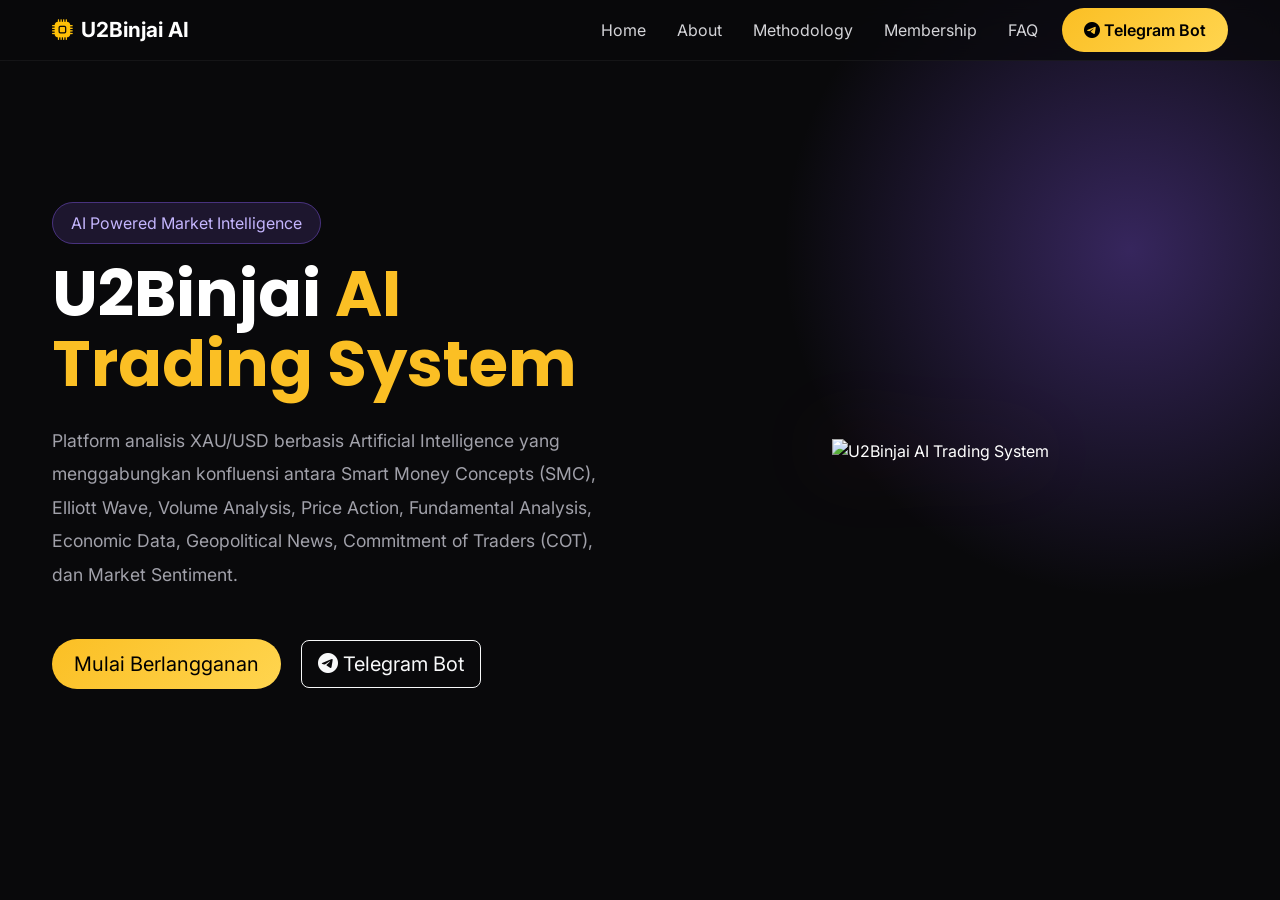
==== index.html @ 2a93bc73 "Sprint 1 - Project foundation completed" ====
<!DOCTYPE html>
<html lang="id">

<head>

    <meta charset="UTF-8">
    <meta name="viewport" content="width=device-width, initial-scale=1.0">

    <title>U2Binjai AI Trading System</title>

    <meta name="description"
        content="Platform AI Trading XAU/USD berbasis konfluensi Smart Money Concepts, Elliott Wave, Volume, Price Action, Fundamental Analysis, Economic Data, Geopolitical News, dan Commitment of Traders.">

    <meta name="keywords"
        content="AI Trading, Gold Trading, XAUUSD, Smart Money Concept, Elliott Wave, Price Action">

    <meta name="author" content="U2Binjai AI Trading System">

    <!-- Google Fonts -->

    <link rel="preconnect" href="https://fonts.googleapis.com">

    <link rel="preconnect" href="https://fonts.gstatic.com" crossorigin>

    <link href="https://fonts.googleapis.com/css2?family=Inter:wght@300;400;500;600&family=Poppins:wght@400;500;600;700;800&display=swap"
        rel="stylesheet">

    <!-- Bootstrap -->

    <link href="https://cdn.jsdelivr.net/npm/bootstrap@5.3.7/dist/css/bootstrap.min.css"
        rel="stylesheet">

    <!-- Bootstrap Icons -->

    <link href="https://cdn.jsdelivr.net/npm/bootstrap-icons@1.13.1/font/bootstrap-icons.css"
        rel="stylesheet">

    <!-- CSS -->

    <link rel="stylesheet" href="css/style.css">

</head>

<body>





<!-- Navbar -->
<nav class="navbar navbar-expand-lg navbar-dark fixed-top custom-navbar">

    <div class="container">

        <a class="navbar-brand fw-bold d-flex align-items-center" href="#">

            <i class="bi bi-cpu-fill me-2 text-warning"></i>

            U2Binjai AI

        </a>

        <button class="navbar-toggler"
            type="button"
            data-bs-toggle="collapse"
            data-bs-target="#navbarNav">

            <span class="navbar-toggler-icon"></span>

        </button>

        <div class="collapse navbar-collapse" id="navbarNav">

            <ul class="navbar-nav ms-auto align-items-lg-center">

                <li class="nav-item">

                    <a class="nav-link" href="#">Home</a>

                </li>

                <li class="nav-item">

                    <a class="nav-link" href="#">About</a>

                </li>

                <li class="nav-item">

                    <a class="nav-link" href="#">Methodology</a>

                </li>

                <li class="nav-item">

                    <a class="nav-link" href="#">Membership</a>

                </li>

                <li class="nav-item">

                    <a class="nav-link" href="#">FAQ</a>

                </li>

                <li class="nav-item ms-lg-3">

                    <a href="https://t.me/u2binjai_membership_bot"
                        target="_blank"
                        class="btn btn-warning fw-semibold">

                        <i class="bi bi-telegram"></i>

                        Telegram Bot

                    </a>

                </li>

            </ul>

        </div>

    </div>

</nav>





<!-- Hero -->
<section id="home" class="hero">

    <div class="container">

        <div class="row align-items-center">

            <!-- Kiri -->

            <div class="col-lg-6">

                <span class="hero-badge">

                    AI Powered Market Intelligence

                </span>

                <h1 class="hero-title mt-4">

                    U2Binjai

                    <span>AI Trading System</span>

                </h1>

                <p class="hero-description mt-4">

                    Platform analisis XAU/USD berbasis Artificial Intelligence
                    yang menggabungkan konfluensi antara
                    Smart Money Concepts (SMC),
                    Elliott Wave,
                    Volume Analysis,
                    Price Action,
                    Fundamental Analysis,
                    Economic Data,
                    Geopolitical News,
                    Commitment of Traders (COT),
                    dan Market Sentiment.

                </p>

                <div class="hero-buttons mt-5">

                    <a href="#membership" class="btn btn-warning btn-lg me-3">

                        Mulai Berlangganan

                    </a>

                    <a href="https://t.me/u2binjai_membership_bot"
                       target="_blank"
                       class="btn btn-outline-light btn-lg">

                        <i class="bi bi-telegram"></i>

                        Telegram Bot

                    </a>

                </div>

            </div>

            <!-- Kanan -->

            <div class="col-lg-6 text-center mt-5 mt-lg-0">

                <div class="hero-logo">

                    <img
                        src="assets/logo/logo.png"
                        alt="U2Binjai AI Trading System"
                        class="img-fluid">

                </div>

            </div>

        </div>

    </div>

</section>





<!-- Statistics -->






<!-- Footer -->







<script src="https://cdn.jsdelivr.net/npm/bootstrap@5.3.7/dist/js/bootstrap.bundle.min.js"></script>

<script src="js/script.js"></script>

</body>

</html>
---- css/style.css ----
/* =====================================================
   U2Binjai AI Trading System
   Version : 1.0
===================================================== */

:root{

    --primary:#8B5CF6;
    --secondary:#EC4899;
    --gold:#FBBF24;

    --dark:#09090B;
    --card:#18181B;

    --text:#FFFFFF;
    --text2:#A1A1AA;

}

*{

    margin:0;
    padding:0;
    box-sizing:border-box;

}

html{

    scroll-behavior:smooth;

}

body{

    background:var(--dark);

    color:var(--text);

    font-family:'Inter',sans-serif;

    overflow-x:hidden;

}

h1,h2,h3,h4,h5,h6{

    font-family:'Poppins',sans-serif;

    font-weight:700;

}

a{

    text-decoration:none;

}

section{

    padding:100px 0;

}

.container{

    max-width:1200px;

}

/* ===============================
   Navbar
================================ */

.custom-navbar{

    background:rgba(9,9,11,.75);

    backdrop-filter:blur(14px);

    transition:.3s;

    border-bottom:1px solid rgba(255,255,255,.05);

}

.navbar-brand{

    color:white !important;

    font-size:1.3rem;

}

.nav-link{

    color:#d4d4d8 !important;

    margin-left:15px;

    transition:.3s;

}

.nav-link:hover{

    color:white !important;

}

.btn-warning{

    background:linear-gradient(135deg,var(--gold),#FFD54F);

    border:none;

    color:#000;

    border-radius:50px;

    padding:10px 22px;

    transition:.3s;

}

.btn-warning:hover{

    transform:translateY(-2px);

}

/* =======================================
Hero
======================================= */

.hero{

    min-height:100vh;

    display:flex;

    align-items:center;

    position:relative;

    overflow:hidden;

}

.hero::before{

    content:"";

    position:absolute;

    width:700px;

    height:700px;

    background:radial-gradient(circle,
    rgba(139,92,246,.35),
    transparent 70%);

    right:-200px;

    top:-100px;

}

.hero-badge{

    background:rgba(139,92,246,.15);

    color:#c4b5fd;

    padding:10px 18px;

    border-radius:50px;

    border:1px solid rgba(139,92,246,.4);

}

.hero-title{

    font-size:4rem;

    line-height:1.1;

}

.hero-title span{

    color:var(--gold);

}

.hero-description{

    color:var(--text2);

    font-size:1.1rem;

    line-height:1.9;

}

.hero-logo img{

    width:380px;

    filter:drop-shadow(0 0 40px rgba(236,72,153,.45));

}
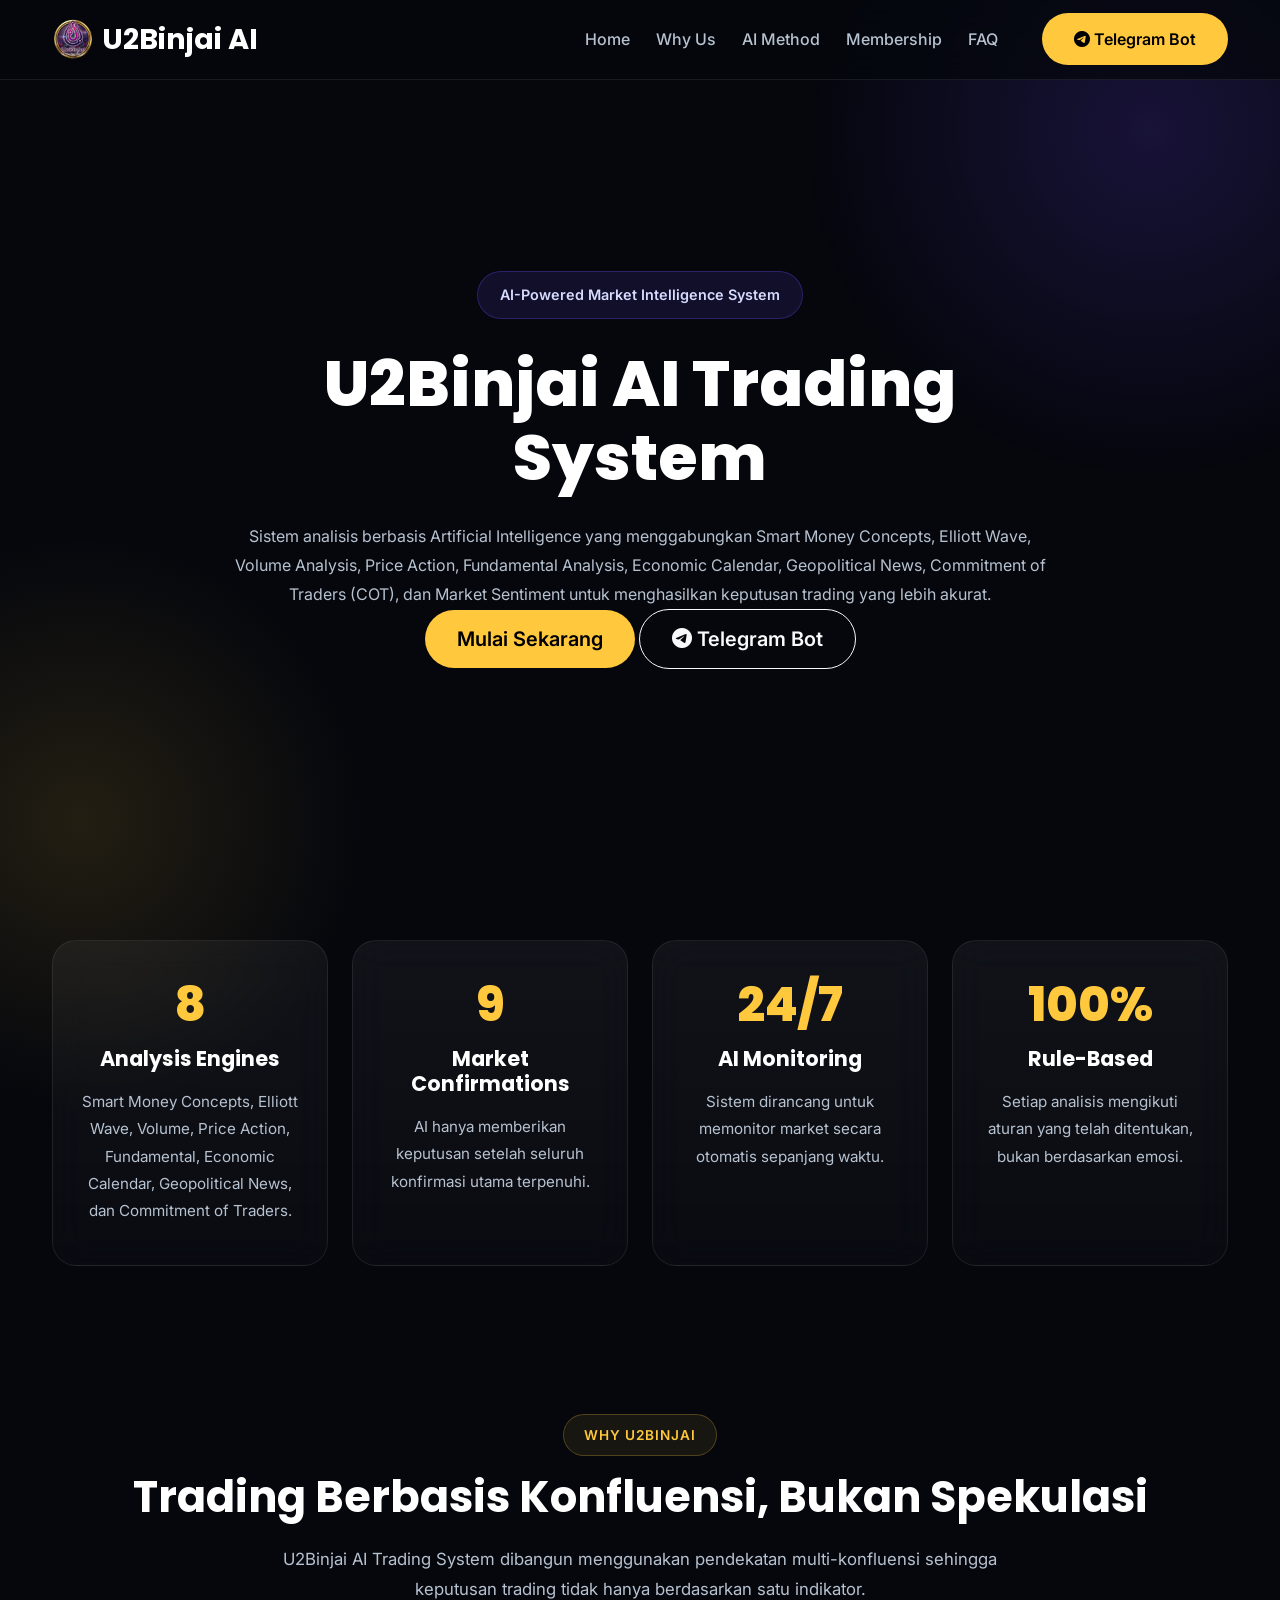
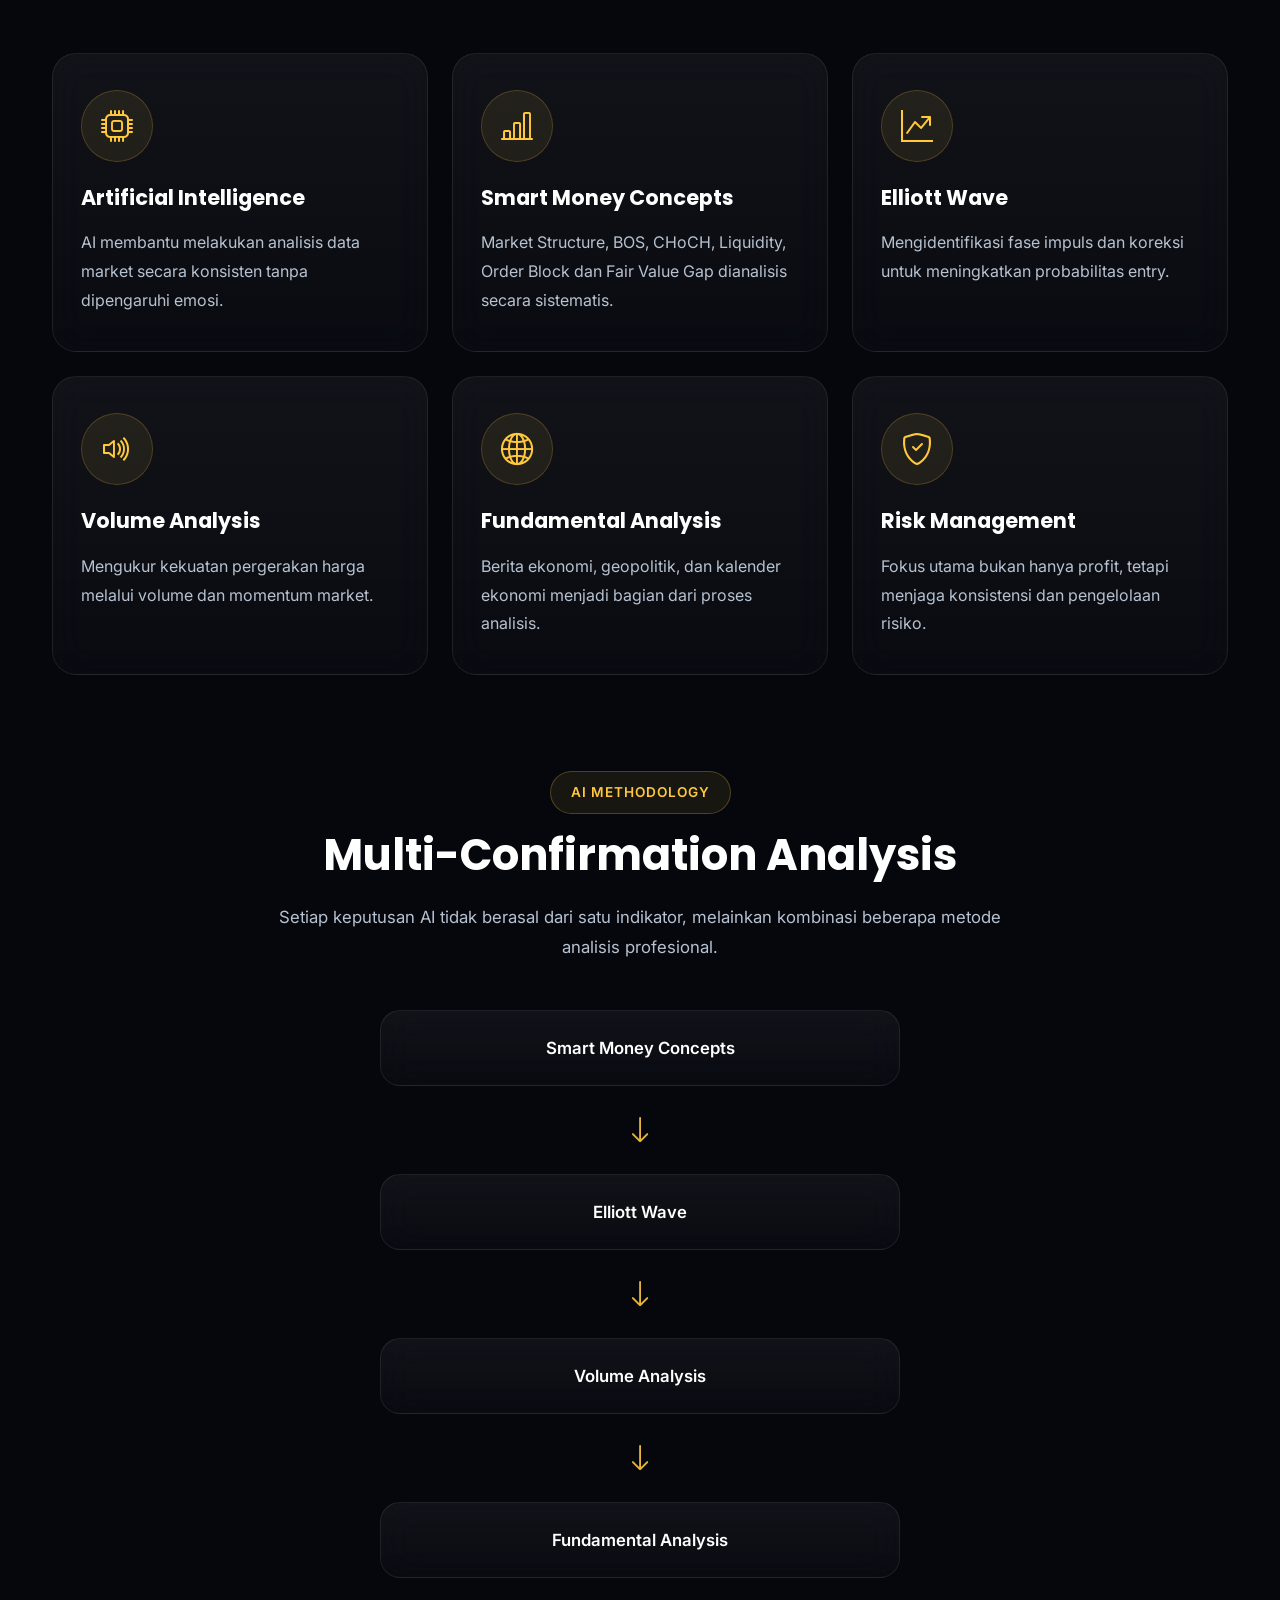
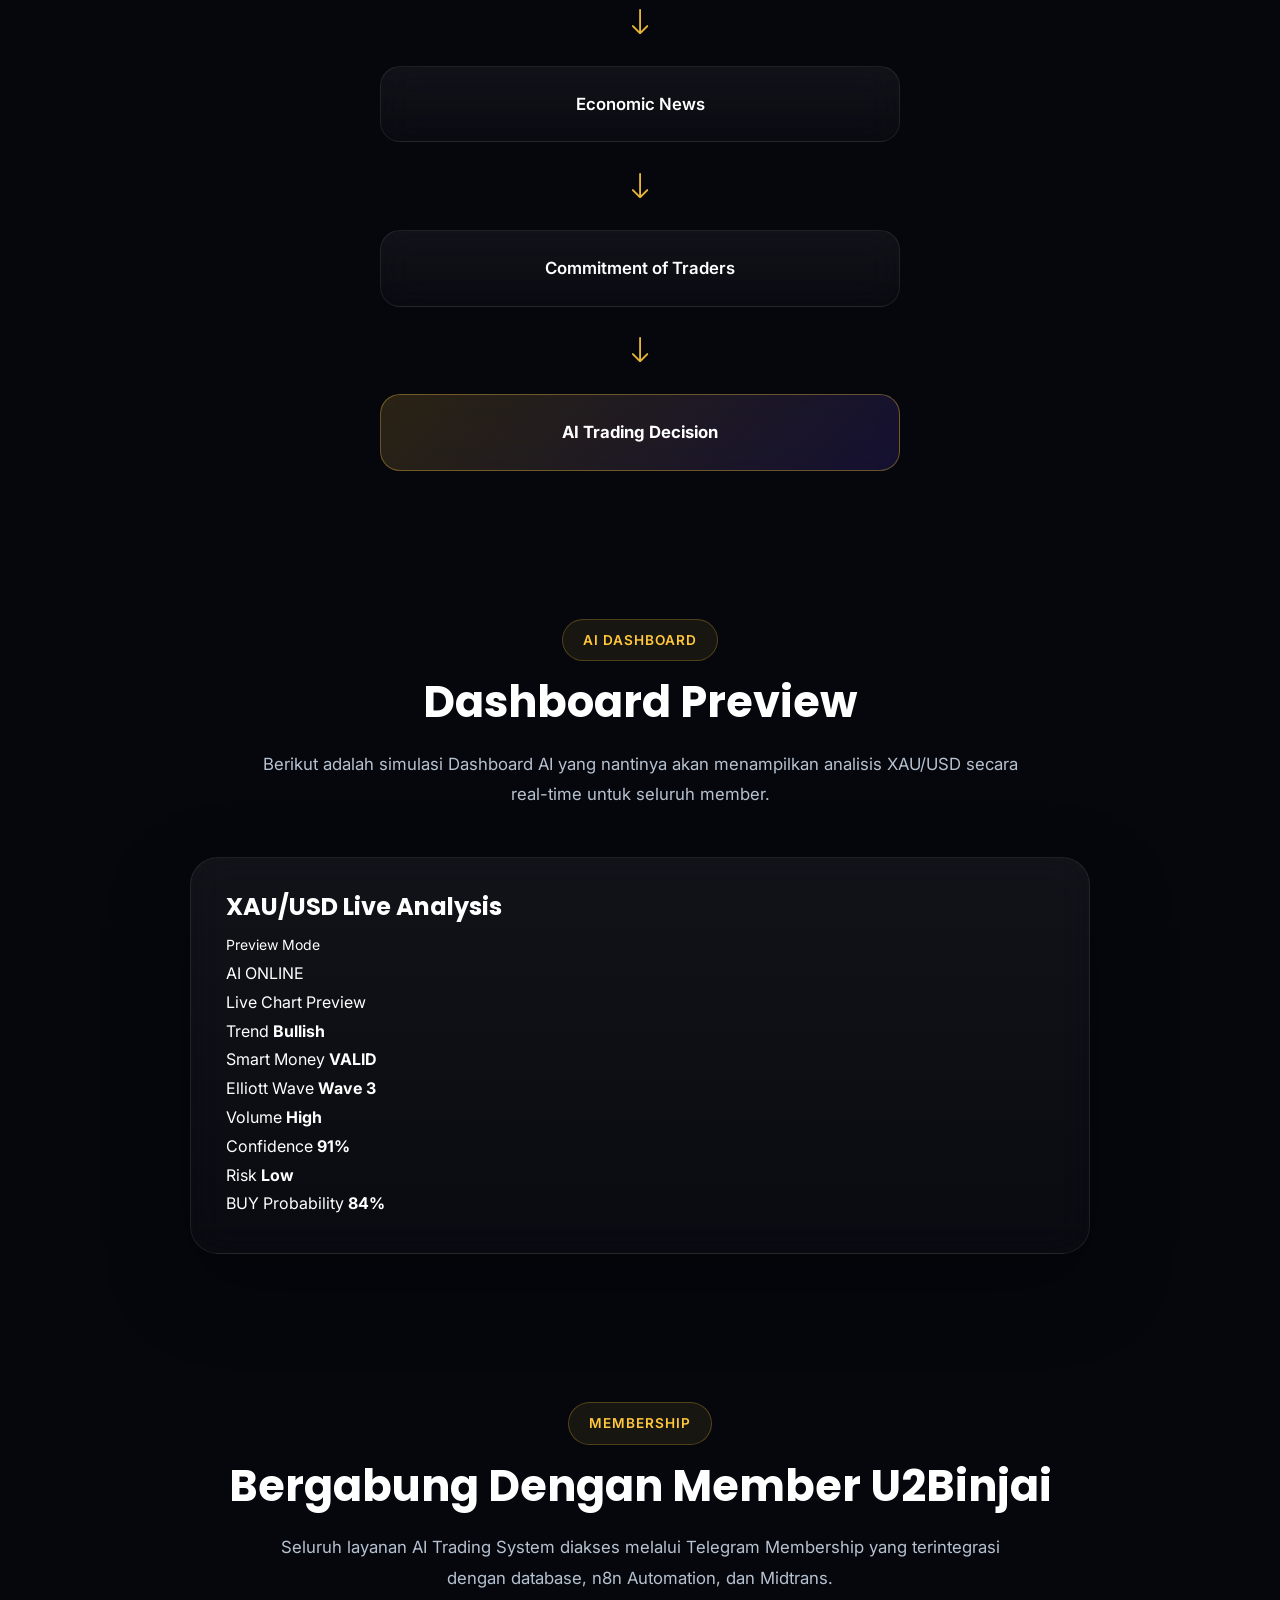
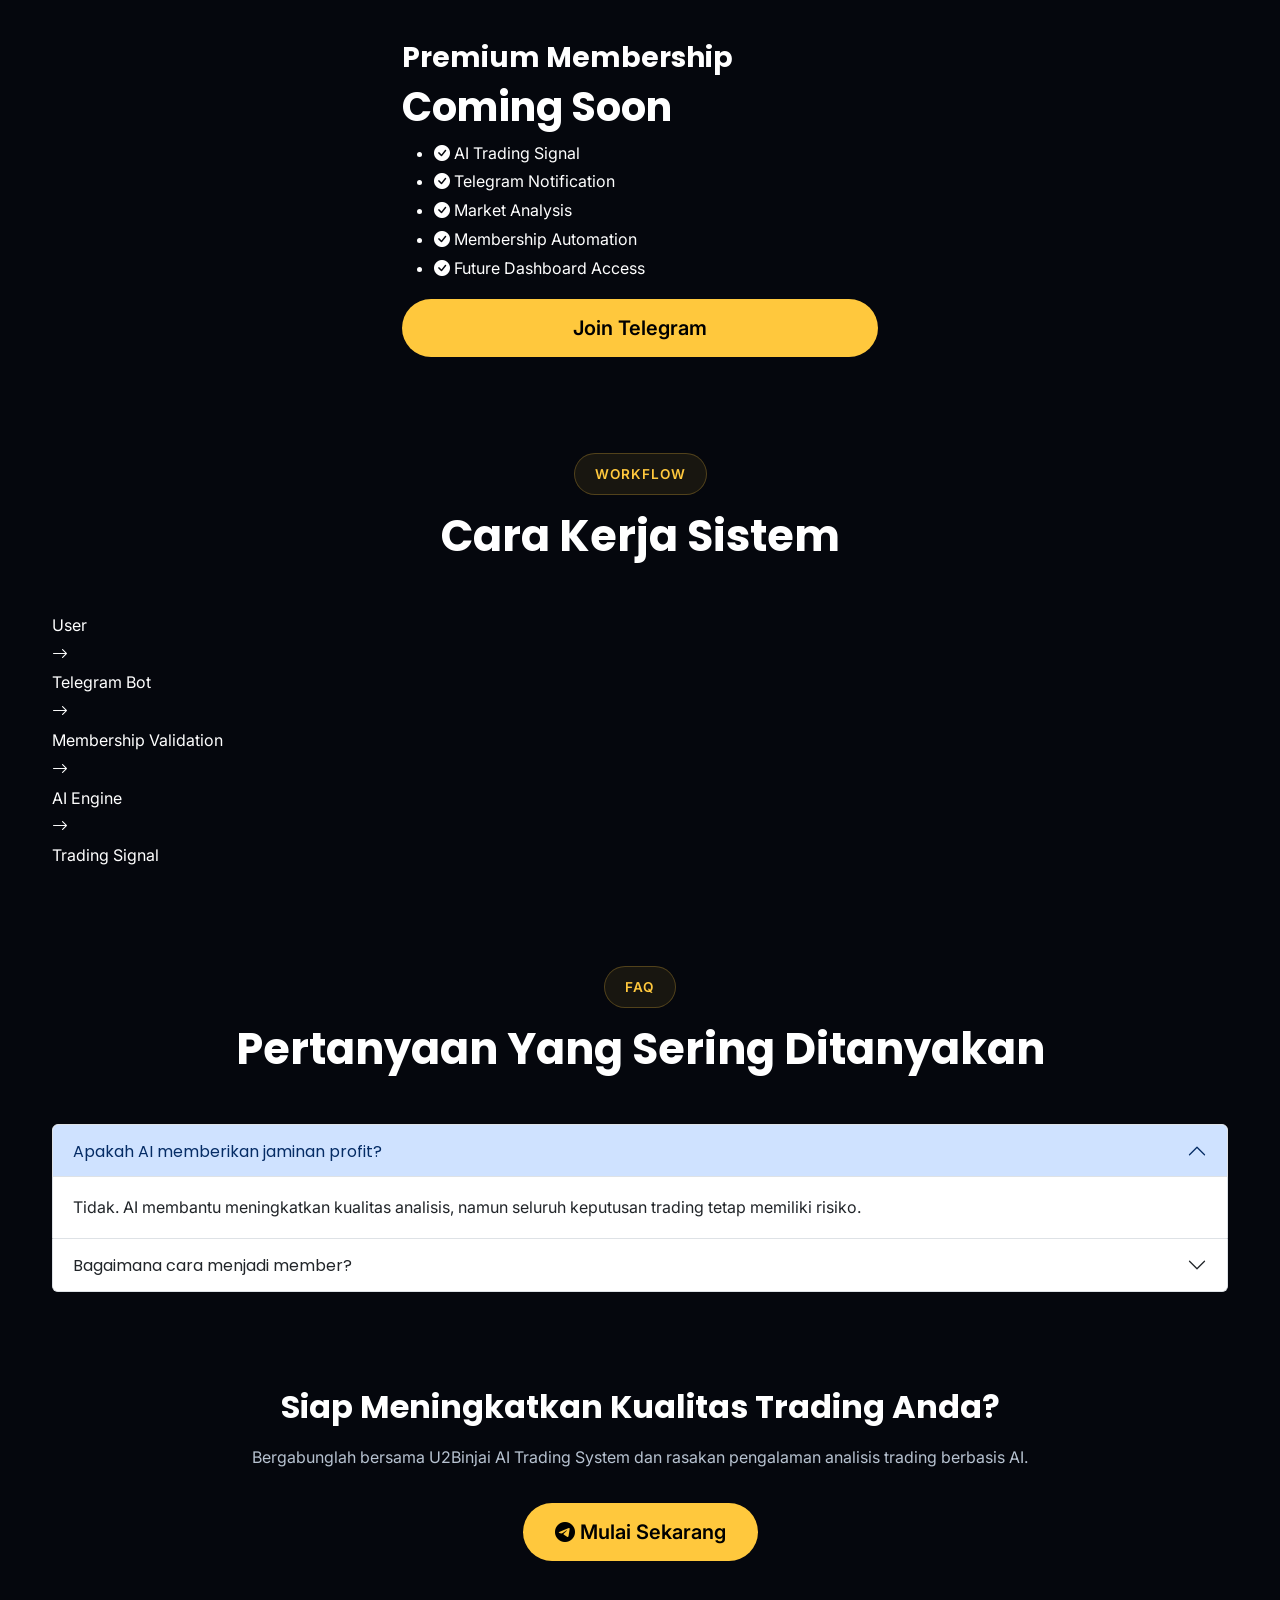
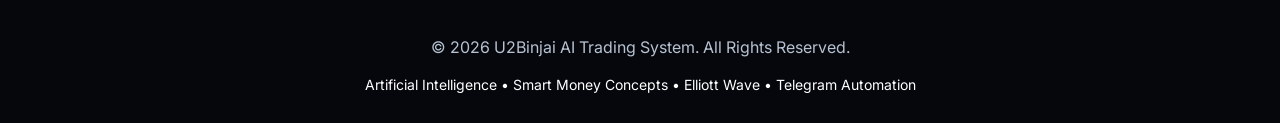
==== commit f146ffcc: "feat: complete Sprint 2 professional landing page architecture" ====
--- a/index.html
+++ b/index.html
@@ -9,64 +9,51 @@
     <title>U2Binjai AI Trading System</title>
 
     <meta name="description"
-        content="Platform AI Trading XAU/USD berbasis konfluensi Smart Money Concepts, Elliott Wave, Volume, Price Action, Fundamental Analysis, Economic Data, Geopolitical News, dan Commitment of Traders.">
+        content="AI Trading System berbasis Smart Money Concepts, Elliott Wave, Volume, Fundamental, dan Market Intelligence.">
 
     <meta name="keywords"
-        content="AI Trading, Gold Trading, XAUUSD, Smart Money Concept, Elliott Wave, Price Action">
+        content="AI Trading, Gold Analysis, Smart Money Concept, Trading System">
 
     <meta name="author" content="U2Binjai AI Trading System">
 
     <!-- Google Fonts -->
-
     <link rel="preconnect" href="https://fonts.googleapis.com">
-
     <link rel="preconnect" href="https://fonts.gstatic.com" crossorigin>
 
-    <link href="https://fonts.googleapis.com/css2?family=Inter:wght@300;400;500;600&family=Poppins:wght@400;500;600;700;800&display=swap"
+    <link href="https://fonts.googleapis.com/css2?family=Inter:wght@300;400;500;600;700&family=Poppins:wght@400;500;600;700;800&display=swap"
         rel="stylesheet">
 
-    <!-- Bootstrap -->
-
-    <link href="https://cdn.jsdelivr.net/npm/bootstrap@5.3.7/dist/css/bootstrap.min.css"
-        rel="stylesheet">
+    <!-- Bootstrap CSS -->
+    <link href="https://cdn.jsdelivr.net/npm/bootstrap@5.3.7/dist/css/bootstrap.min.css" rel="stylesheet">
 
     <!-- Bootstrap Icons -->
-
-    <link href="https://cdn.jsdelivr.net/npm/bootstrap-icons@1.13.1/font/bootstrap-icons.css"
-        rel="stylesheet">
-
-    <!-- CSS -->
-
+    <link href="https://cdn.jsdelivr.net/npm/bootstrap-icons@1.13.1/font/bootstrap-icons.css" rel="stylesheet">
+
+    <!-- Custom CSS -->
     <link rel="stylesheet" href="css/style.css">
 
 </head>
 
 <body>
 
-
-
-
-
-<!-- Navbar -->
+<!-- =========================
+     HEADER / NAVBAR
+========================= -->
 <nav class="navbar navbar-expand-lg navbar-dark fixed-top custom-navbar">
-
     <div class="container">
 
-        <a class="navbar-brand fw-bold d-flex align-items-center" href="#">
-
-            <i class="bi bi-cpu-fill me-2 text-warning"></i>
-
-            U2Binjai AI
-
+        <a class="navbar-brand d-flex align-items-center" href="#home">
+
+            <img
+                  src="assets/logo/logo.png"
+                  alt="U2Binjai AI"
+                  class="navbar-logo me-2">
+            
+            <span>U2Binjai AI
         </a>
 
-        <button class="navbar-toggler"
-            type="button"
-            data-bs-toggle="collapse"
-            data-bs-target="#navbarNav">
-
+        <button class="navbar-toggler" type="button" data-bs-toggle="collapse" data-bs-target="#navbarNav">
             <span class="navbar-toggler-icon"></span>
-
         </button>
 
         <div class="collapse navbar-collapse" id="navbarNav">
@@ -74,47 +61,32 @@
             <ul class="navbar-nav ms-auto align-items-lg-center">
 
                 <li class="nav-item">
-
-                    <a class="nav-link" href="#">Home</a>
-
+                    <a class="nav-link" href="#home">Home</a>
                 </li>
 
                 <li class="nav-item">
-
-                    <a class="nav-link" href="#">About</a>
-
+                    <a class="nav-link" href="#why">Why Us</a>
                 </li>
 
                 <li class="nav-item">
-
-                    <a class="nav-link" href="#">Methodology</a>
-
+                    <a class="nav-link" href="#methodology">AI Method</a>
                 </li>
 
                 <li class="nav-item">
-
-                    <a class="nav-link" href="#">Membership</a>
-
+                    <a class="nav-link" href="#membership">Membership</a>
                 </li>
 
                 <li class="nav-item">
-
-                    <a class="nav-link" href="#">FAQ</a>
-
+                    <a class="nav-link" href="#faq">FAQ</a>
                 </li>
 
                 <li class="nav-item ms-lg-3">
-
                     <a href="https://t.me/u2binjai_membership_bot"
                         target="_blank"
                         class="btn btn-warning fw-semibold">
-
                         <i class="bi bi-telegram"></i>
-
                         Telegram Bot
-
                     </a>
-
                 </li>
 
             </ul>
@@ -122,69 +94,553 @@
         </div>
 
     </div>
-
 </nav>
 
-
-
-
-
-<!-- Hero -->
+<!-- =========================
+     HERO SECTION
+========================= -->
 <section id="home" class="hero">
 
     <div class="container">
 
-        <div class="row align-items-center">
-
-            <!-- Kiri -->
-
-            <div class="col-lg-6">
+        <div class="row justify-content-center">
+
+            <div class="col-lg-9 text-center">
 
                 <span class="hero-badge">
-
-                    AI Powered Market Intelligence
-
+                    AI-Powered Market Intelligence System
                 </span>
 
-                <h1 class="hero-title mt-4">
-
+                <h1 class="hero-title">
                     U2Binjai
-
                     <span>AI Trading System</span>
-
                 </h1>
 
-                <p class="hero-description mt-4">
-
-                    Platform analisis XAU/USD berbasis Artificial Intelligence
-                    yang menggabungkan konfluensi antara
-                    Smart Money Concepts (SMC),
-                    Elliott Wave,
-                    Volume Analysis,
-                    Price Action,
-                    Fundamental Analysis,
-                    Economic Data,
-                    Geopolitical News,
-                    Commitment of Traders (COT),
-                    dan Market Sentiment.
-
+                <p class="hero-description">
+                    Sistem analisis berbasis Artificial Intelligence yang menggabungkan
+                    Smart Money Concepts, Elliott Wave, Volume Analysis,
+                    Price Action, Fundamental Analysis, Economic Calendar,
+                    Geopolitical News, Commitment of Traders (COT),
+                    dan Market Sentiment untuk menghasilkan keputusan trading
+                    yang lebih akurat.
                 </p>
 
-                <div class="hero-buttons mt-5">
-
-                    <a href="#membership" class="btn btn-warning btn-lg me-3">
-
-                        Mulai Berlangganan
-
+                <div class="hero-buttons">
+
+                    <a href="#membership" class="btn btn-warning btn-lg">
+                        Mulai Sekarang
                     </a>
+
+                    <a href="https://t.me/u2binjai_membership_bot"
+                        target="_blank"
+                        class="btn btn-outline-light btn-lg">
+
+                        <i class="bi bi-telegram"></i>
+
+                        Telegram Bot
+
+                    </a>
+
+                </div>
+
+            </div>
+
+        </div>
+
+    </div>
+
+</section>
+
+<!-- =========================
+     STATISTICS
+========================= -->
+<section id="statistics" class="statistics">
+
+    <div class="container">
+
+        <div class="row g-4">
+
+            <div class="col-6 col-lg-3">
+
+                <div class="stat-card">
+
+                    <div class="stat-number">
+                        8
+                    </div>
+
+                    <h3>
+                        Analysis Engines
+                    </h3>
+
+                    <p>
+                        Smart Money Concepts, Elliott Wave,
+                        Volume, Price Action, Fundamental,
+                        Economic Calendar, Geopolitical News,
+                        dan Commitment of Traders.
+                    </p>
+
+                </div>
+
+            </div>
+
+            <div class="col-6 col-lg-3">
+
+                <div class="stat-card">
+
+                    <div class="stat-number">
+                        9
+                    </div>
+
+                    <h3>
+                        Market Confirmations
+                    </h3>
+
+                    <p>
+                        AI hanya memberikan keputusan setelah
+                        seluruh konfirmasi utama terpenuhi.
+                    </p>
+
+                </div>
+
+            </div>
+
+            <div class="col-6 col-lg-3">
+
+                <div class="stat-card">
+
+                    <div class="stat-number">
+                        24/7
+                    </div>
+
+                    <h3>
+                        AI Monitoring
+                    </h3>
+
+                    <p>
+                        Sistem dirancang untuk memonitor market
+                        secara otomatis sepanjang waktu.
+                    </p>
+
+                </div>
+
+            </div>
+
+            <div class="col-6 col-lg-3">
+
+                <div class="stat-card">
+
+                    <div class="stat-number">
+                        100%
+                    </div>
+
+                    <h3>
+                        Rule-Based
+                    </h3>
+
+                    <p>
+                        Setiap analisis mengikuti aturan yang
+                        telah ditentukan, bukan berdasarkan emosi.
+                    </p>
+
+                </div>
+
+            </div>
+
+        </div>
+
+    </div>
+
+</section>
+
+
+<!-- =========================
+     WHY U2BINJAI
+========================= -->
+<section id="why" class="why-section py-5">
+
+    <div class="container">
+
+        <div class="text-center mb-5">
+
+            <span class="section-badge">
+                WHY U2BINJAI
+            </span>
+
+            <h2 class="section-title mt-3">
+                Trading Berbasis Konfluensi,
+                Bukan Spekulasi
+            </h2>
+
+            <p class="section-description">
+                U2Binjai AI Trading System dibangun menggunakan pendekatan
+                multi-konfluensi sehingga keputusan trading tidak hanya
+                berdasarkan satu indikator.
+            </p>
+
+        </div>
+
+        <div class="row g-4">
+
+            <div class="col-md-6 col-lg-4">
+
+                <div class="feature-card">
+
+                    <i class="bi bi-cpu feature-icon"></i>
+
+                    <h4>Artificial Intelligence</h4>
+
+                    <p>
+                        AI membantu melakukan analisis data market secara
+                        konsisten tanpa dipengaruhi emosi.
+                    </p>
+
+                </div>
+
+            </div>
+
+            <div class="col-md-6 col-lg-4">
+
+                <div class="feature-card">
+
+                    <i class="bi bi-bar-chart-line feature-icon"></i>
+
+                    <h4>Smart Money Concepts</h4>
+
+                    <p>
+                        Market Structure, BOS, CHoCH, Liquidity,
+                        Order Block dan Fair Value Gap dianalisis
+                        secara sistematis.
+                    </p>
+
+                </div>
+
+            </div>
+
+            <div class="col-md-6 col-lg-4">
+
+                <div class="feature-card">
+
+                    <i class="bi bi-graph-up-arrow feature-icon"></i>
+
+                    <h4>Elliott Wave</h4>
+
+                    <p>
+                        Mengidentifikasi fase impuls dan koreksi untuk
+                        meningkatkan probabilitas entry.
+                    </p>
+
+                </div>
+
+            </div>
+
+            <div class="col-md-6 col-lg-4">
+
+                <div class="feature-card">
+
+                    <i class="bi bi-volume-up feature-icon"></i>
+
+                    <h4>Volume Analysis</h4>
+
+                    <p>
+                        Mengukur kekuatan pergerakan harga melalui
+                        volume dan momentum market.
+                    </p>
+
+                </div>
+
+            </div>
+
+            <div class="col-md-6 col-lg-4">
+
+                <div class="feature-card">
+
+                    <i class="bi bi-globe2 feature-icon"></i>
+
+                    <h4>Fundamental Analysis</h4>
+
+                    <p>
+                        Berita ekonomi, geopolitik,
+                        dan kalender ekonomi menjadi bagian
+                        dari proses analisis.
+                    </p>
+
+                </div>
+
+            </div>
+
+            <div class="col-md-6 col-lg-4">
+
+                <div class="feature-card">
+
+                    <i class="bi bi-shield-check feature-icon"></i>
+
+                    <h4>Risk Management</h4>
+
+                    <p>
+                        Fokus utama bukan hanya profit,
+                        tetapi menjaga konsistensi
+                        dan pengelolaan risiko.
+                    </p>
+
+                </div>
+
+            </div>
+
+        </div>
+
+    </div>
+
+</section>
+
+<!-- =========================
+     AI METHODOLOGY
+========================= -->
+<section id="methodology" class="methodology py-5">
+
+    <div class="container">
+
+        <div class="text-center mb-5">
+
+            <span class="section-badge">
+                AI METHODOLOGY
+            </span>
+
+            <h2 class="section-title mt-3">
+
+                Multi-Confirmation Analysis
+
+            </h2>
+
+            <p class="section-description">
+
+                Setiap keputusan AI tidak berasal dari satu indikator,
+                melainkan kombinasi beberapa metode analisis profesional.
+
+            </p>
+
+        </div>
+
+        <div class="row justify-content-center">
+
+            <div class="col-lg-8">
+
+                <div class="method-flow">
+
+                    <div class="flow-item">Smart Money Concepts</div>
+
+                    <div class="flow-arrow">
+                        <i class="bi bi-arrow-down"></i>
+                    </div>
+
+                    <div class="flow-item">Elliott Wave</div>
+
+                    <div class="flow-arrow">
+                        <i class="bi bi-arrow-down"></i>
+                    </div>
+
+                    <div class="flow-item">Volume Analysis</div>
+
+                    <div class="flow-arrow">
+                        <i class="bi bi-arrow-down"></i>
+                    </div>
+
+                    <div class="flow-item">Fundamental Analysis</div>
+
+                    <div class="flow-arrow">
+                        <i class="bi bi-arrow-down"></i>
+                    </div>
+
+                    <div class="flow-item">Economic News</div>
+
+                    <div class="flow-arrow">
+                        <i class="bi bi-arrow-down"></i>
+                    </div>
+
+                    <div class="flow-item">Commitment of Traders</div>
+
+                    <div class="flow-arrow">
+                        <i class="bi bi-arrow-down"></i>
+                    </div>
+
+                    <div class="flow-item flow-result">
+
+                        AI Trading Decision
+
+                    </div>
+
+                </div>
+
+            </div>
+
+        </div>
+
+    </div>
+
+</section>
+
+<!-- =========================
+     DASHBOARD PREVIEW
+========================= -->
+<section id="dashboard" class="dashboard-preview">
+
+    <div class="container">
+
+        <div class="text-center mb-5">
+
+            <span class="section-badge">
+                AI DASHBOARD
+            </span>
+
+            <h2 class="section-title mt-3">
+                Dashboard Preview
+            </h2>
+
+            <p class="section-description">
+                Berikut adalah simulasi Dashboard AI yang nantinya akan
+                menampilkan analisis XAU/USD secara real-time untuk seluruh member.
+            </p>
+
+        </div>
+
+        <div class="dashboard-card">
+
+            <div class="dashboard-header">
+
+                <div>
+
+                    <h4>XAU/USD Live Analysis</h4>
+
+                    <small>Preview Mode</small>
+
+                </div>
+
+                <div class="dashboard-status">
+
+                    AI ONLINE
+
+                </div>
+
+            </div>
+
+            <div class="dashboard-chart">
+
+                Live Chart Preview
+
+            </div>
+
+            <div class="dashboard-grid">
+
+                <div class="dashboard-item">
+                    <span>Trend</span>
+                    <strong>Bullish</strong>
+                </div>
+
+                <div class="dashboard-item">
+                    <span>Smart Money</span>
+                    <strong>VALID</strong>
+                </div>
+
+                <div class="dashboard-item">
+                    <span>Elliott Wave</span>
+                    <strong>Wave 3</strong>
+                </div>
+
+                <div class="dashboard-item">
+                    <span>Volume</span>
+                    <strong>High</strong>
+                </div>
+
+                <div class="dashboard-item">
+                    <span>Confidence</span>
+                    <strong>91%</strong>
+                </div>
+
+                <div class="dashboard-item">
+                    <span>Risk</span>
+                    <strong>Low</strong>
+                </div>
+
+            </div>
+
+            <div class="dashboard-probability">
+
+                <div class="probability-header">
+
+                    <span>BUY Probability</span>
+
+                    <strong>84%</strong>
+
+                </div>
+
+                <div class="probability-bar">
+
+                    <div class="probability-fill"></div>
+
+                </div>
+
+            </div>
+
+        </div>
+
+    </div>
+
+</section>
+
+<!-- =========================
+     MEMBERSHIP
+========================= -->
+<section id="membership" class="membership py-5">
+
+    <div class="container">
+
+        <div class="text-center mb-5">
+
+            <span class="section-badge">
+                MEMBERSHIP
+            </span>
+
+            <h2 class="section-title mt-3">
+                Bergabung Dengan Member U2Binjai
+            </h2>
+
+            <p class="section-description">
+                Seluruh layanan AI Trading System diakses melalui Telegram Membership
+                yang terintegrasi dengan database, n8n Automation, dan Midtrans.
+            </p>
+
+        </div>
+
+        <div class="row justify-content-center">
+
+            <div class="col-lg-5">
+
+                <div class="pricing-card">
+
+                    <h3>Premium Membership</h3>
+
+                    <h1 class="price">
+                        Coming Soon
+                    </h1>
+
+                    <ul class="pricing-list">
+
+                        <li><i class="bi bi-check-circle-fill"></i> AI Trading Signal</li>
+
+                        <li><i class="bi bi-check-circle-fill"></i> Telegram Notification</li>
+
+                        <li><i class="bi bi-check-circle-fill"></i> Market Analysis</li>
+
+                        <li><i class="bi bi-check-circle-fill"></i> Membership Automation</li>
+
+                        <li><i class="bi bi-check-circle-fill"></i> Future Dashboard Access</li>
+
+                    </ul>
 
                     <a href="https://t.me/u2binjai_membership_bot"
                        target="_blank"
-                       class="btn btn-outline-light btn-lg">
-
-                        <i class="bi bi-telegram"></i>
-
-                        Telegram Bot
+                       class="btn btn-warning btn-lg w-100">
+
+                        Join Telegram
 
                     </a>
 
@@ -192,50 +648,214 @@
 
             </div>
 
-            <!-- Kanan -->
-
-            <div class="col-lg-6 text-center mt-5 mt-lg-0">
-
-                <div class="hero-logo">
-
-                    <img
-                        src="assets/logo/logo.png"
-                        alt="U2Binjai AI Trading System"
-                        class="img-fluid">
-
-                </div>
-
-            </div>
-
         </div>
 
     </div>
 
 </section>
 
-
-
-
-
-<!-- Statistics -->
-
-
-
-
-
-
-<!-- Footer -->
-
-
-
-
-
-
-
+<!-- =========================
+     WORKFLOW
+========================= -->
+<section id="workflow" class="workflow py-5">
+
+    <div class="container">
+
+        <div class="text-center mb-5">
+
+            <span class="section-badge">
+                WORKFLOW
+            </span>
+
+            <h2 class="section-title mt-3">
+                Cara Kerja Sistem
+            </h2>
+
+        </div>
+
+        <div class="workflow-container">
+
+            <div class="workflow-box">User</div>
+
+            <div class="workflow-arrow">
+                <i class="bi bi-arrow-right"></i>
+            </div>
+
+            <div class="workflow-box">Telegram Bot</div>
+
+            <div class="workflow-arrow">
+                <i class="bi bi-arrow-right"></i>
+            </div>
+
+            <div class="workflow-box">Membership Validation</div>
+
+            <div class="workflow-arrow">
+                <i class="bi bi-arrow-right"></i>
+            </div>
+
+            <div class="workflow-box">AI Engine</div>
+
+            <div class="workflow-arrow">
+                <i class="bi bi-arrow-right"></i>
+            </div>
+
+            <div class="workflow-box">Trading Signal</div>
+
+        </div>
+
+    </div>
+
+</section>
+
+<!-- =========================
+     FAQ
+========================= -->
+<section id="faq" class="faq py-5">
+
+    <div class="container">
+
+        <div class="text-center mb-5">
+
+            <span class="section-badge">
+                FAQ
+            </span>
+
+            <h2 class="section-title mt-3">
+                Pertanyaan Yang Sering Ditanyakan
+            </h2>
+
+        </div>
+
+        <div class="accordion" id="faqAccordion">
+
+            <div class="accordion-item">
+
+                <h2 class="accordion-header">
+
+                    <button class="accordion-button"
+                            type="button"
+                            data-bs-toggle="collapse"
+                            data-bs-target="#faq1">
+
+                        Apakah AI memberikan jaminan profit?
+
+                    </button>
+
+                </h2>
+
+                <div id="faq1"
+                     class="accordion-collapse collapse show"
+                     data-bs-parent="#faqAccordion">
+
+                    <div class="accordion-body">
+
+                        Tidak. AI membantu meningkatkan kualitas analisis,
+                        namun seluruh keputusan trading tetap memiliki risiko.
+
+                    </div>
+
+                </div>
+
+            </div>
+
+            <div class="accordion-item">
+
+                <h2 class="accordion-header">
+
+                    <button class="accordion-button collapsed"
+                            type="button"
+                            data-bs-toggle="collapse"
+                            data-bs-target="#faq2">
+
+                        Bagaimana cara menjadi member?
+
+                    </button>
+
+                </h2>
+
+                <div id="faq2"
+                     class="accordion-collapse collapse"
+                     data-bs-parent="#faqAccordion">
+
+                    <div class="accordion-body">
+
+                        Pendaftaran dilakukan melalui Telegram Bot
+                        dan nantinya pembayaran menggunakan Midtrans.
+
+                    </div>
+
+                </div>
+
+            </div>
+
+        </div>
+
+    </div>
+
+</section>
+
+<!-- =========================
+     CTA
+========================= -->
+<section id="cta" class="cta py-5">
+
+    <div class="container text-center">
+
+        <h2>
+
+            Siap Meningkatkan Kualitas Trading Anda?
+
+        </h2>
+
+        <p class="mt-3">
+
+            Bergabunglah bersama U2Binjai AI Trading System
+            dan rasakan pengalaman analisis trading berbasis AI.
+
+        </p>
+
+        <a href="https://t.me/u2binjai_membership_bot"
+           target="_blank"
+           class="btn btn-warning btn-lg mt-3">
+
+            <i class="bi bi-telegram"></i>
+
+            Mulai Sekarang
+
+        </a>
+
+    </div>
+
+</section>
+
+<!-- =========================
+     FOOTER
+========================= -->
+<footer class="footer py-4">
+
+    <div class="container text-center">
+
+        <p class="mb-2">
+
+            © 2026 U2Binjai AI Trading System. All Rights Reserved.
+
+        </p>
+
+        <small>
+
+            Artificial Intelligence • Smart Money Concepts • Elliott Wave • Telegram Automation
+
+        </small>
+
+    </div>
+
+</footer>
+
+<!-- Bootstrap -->
 <script src="https://cdn.jsdelivr.net/npm/bootstrap@5.3.7/dist/js/bootstrap.bundle.min.js"></script>
 
+<!-- Custom JS -->
 <script src="js/script.js"></script>
 
 </body>
-
 </html>
--- a/css/style.css
+++ b/css/style.css
@@ -1,217 +1,27 @@
 /* =====================================================
-   U2Binjai AI Trading System
-   Version : 1.0
+   U2BINJAI AI TRADING SYSTEM
+   Main Stylesheet
+   Sprint 2
 ===================================================== */
 
-:root{
+/* Variables */
+@import url("modules/variables.css");
 
-    --primary:#8B5CF6;
-    --secondary:#EC4899;
-    --gold:#FBBF24;
+/* Global */
+@import url("modules/global.css");
 
-    --dark:#09090B;
-    --card:#18181B;
+/* Components */
+@import url("modules/navbar.css");
+@import url("modules/hero.css");
+@import url("modules/statistics.css");
+@import url("modules/features.css");
+@import url("modules/methodology.css");
+@import url("modules/dashboard.css");
+@import url("modules/membership.css");
+@import url("modules/workflow.css");
+@import url("modules/faq.css");
+@import url("modules/cta.css");
+@import url("modules/footer.css");
 
-    --text:#FFFFFF;
-    --text2:#A1A1AA;
-
-}
-
-*{
-
-    margin:0;
-    padding:0;
-    box-sizing:border-box;
-
-}
-
-html{
-
-    scroll-behavior:smooth;
-
-}
-
-body{
-
-    background:var(--dark);
-
-    color:var(--text);
-
-    font-family:'Inter',sans-serif;
-
-    overflow-x:hidden;
-
-}
-
-h1,h2,h3,h4,h5,h6{
-
-    font-family:'Poppins',sans-serif;
-
-    font-weight:700;
-
-}
-
-a{
-
-    text-decoration:none;
-
-}
-
-section{
-
-    padding:100px 0;
-
-}
-
-.container{
-
-    max-width:1200px;
-
-}
-
-/* ===============================
-   Navbar
-================================ */
-
-.custom-navbar{
-
-    background:rgba(9,9,11,.75);
-
-    backdrop-filter:blur(14px);
-
-    transition:.3s;
-
-    border-bottom:1px solid rgba(255,255,255,.05);
-
-}
-
-.navbar-brand{
-
-    color:white !important;
-
-    font-size:1.3rem;
-
-}
-
-.nav-link{
-
-    color:#d4d4d8 !important;
-
-    margin-left:15px;
-
-    transition:.3s;
-
-}
-
-.nav-link:hover{
-
-    color:white !important;
-
-}
-
-.btn-warning{
-
-    background:linear-gradient(135deg,var(--gold),#FFD54F);
-
-    border:none;
-
-    color:#000;
-
-    border-radius:50px;
-
-    padding:10px 22px;
-
-    transition:.3s;
-
-}
-
-.btn-warning:hover{
-
-    transform:translateY(-2px);
-
-}
-
-/* =======================================
-Hero
-======================================= */
-
-.hero{
-
-    min-height:100vh;
-
-    display:flex;
-
-    align-items:center;
-
-    position:relative;
-
-    overflow:hidden;
-
-}
-
-.hero::before{
-
-    content:"";
-
-    position:absolute;
-
-    width:700px;
-
-    height:700px;
-
-    background:radial-gradient(circle,
-    rgba(139,92,246,.35),
-    transparent 70%);
-
-    right:-200px;
-
-    top:-100px;
-
-}
-
-.hero-badge{
-
-    background:rgba(139,92,246,.15);
-
-    color:#c4b5fd;
-
-    padding:10px 18px;
-
-    border-radius:50px;
-
-    border:1px solid rgba(139,92,246,.4);
-
-}
-
-.hero-title{
-
-    font-size:4rem;
-
-    line-height:1.1;
-
-}
-
-.hero-title span{
-
-    color:var(--gold);
-
-}
-
-.hero-description{
-
-    color:var(--text2);
-
-    font-size:1.1rem;
-
-    line-height:1.9;
-
-}
-
-.hero-logo img{
-
-    width:380px;
-
-    filter:drop-shadow(0 0 40px rgba(236,72,153,.45));
-
-}
-
+/* Responsive */
+@import url("modules/responsive.css");
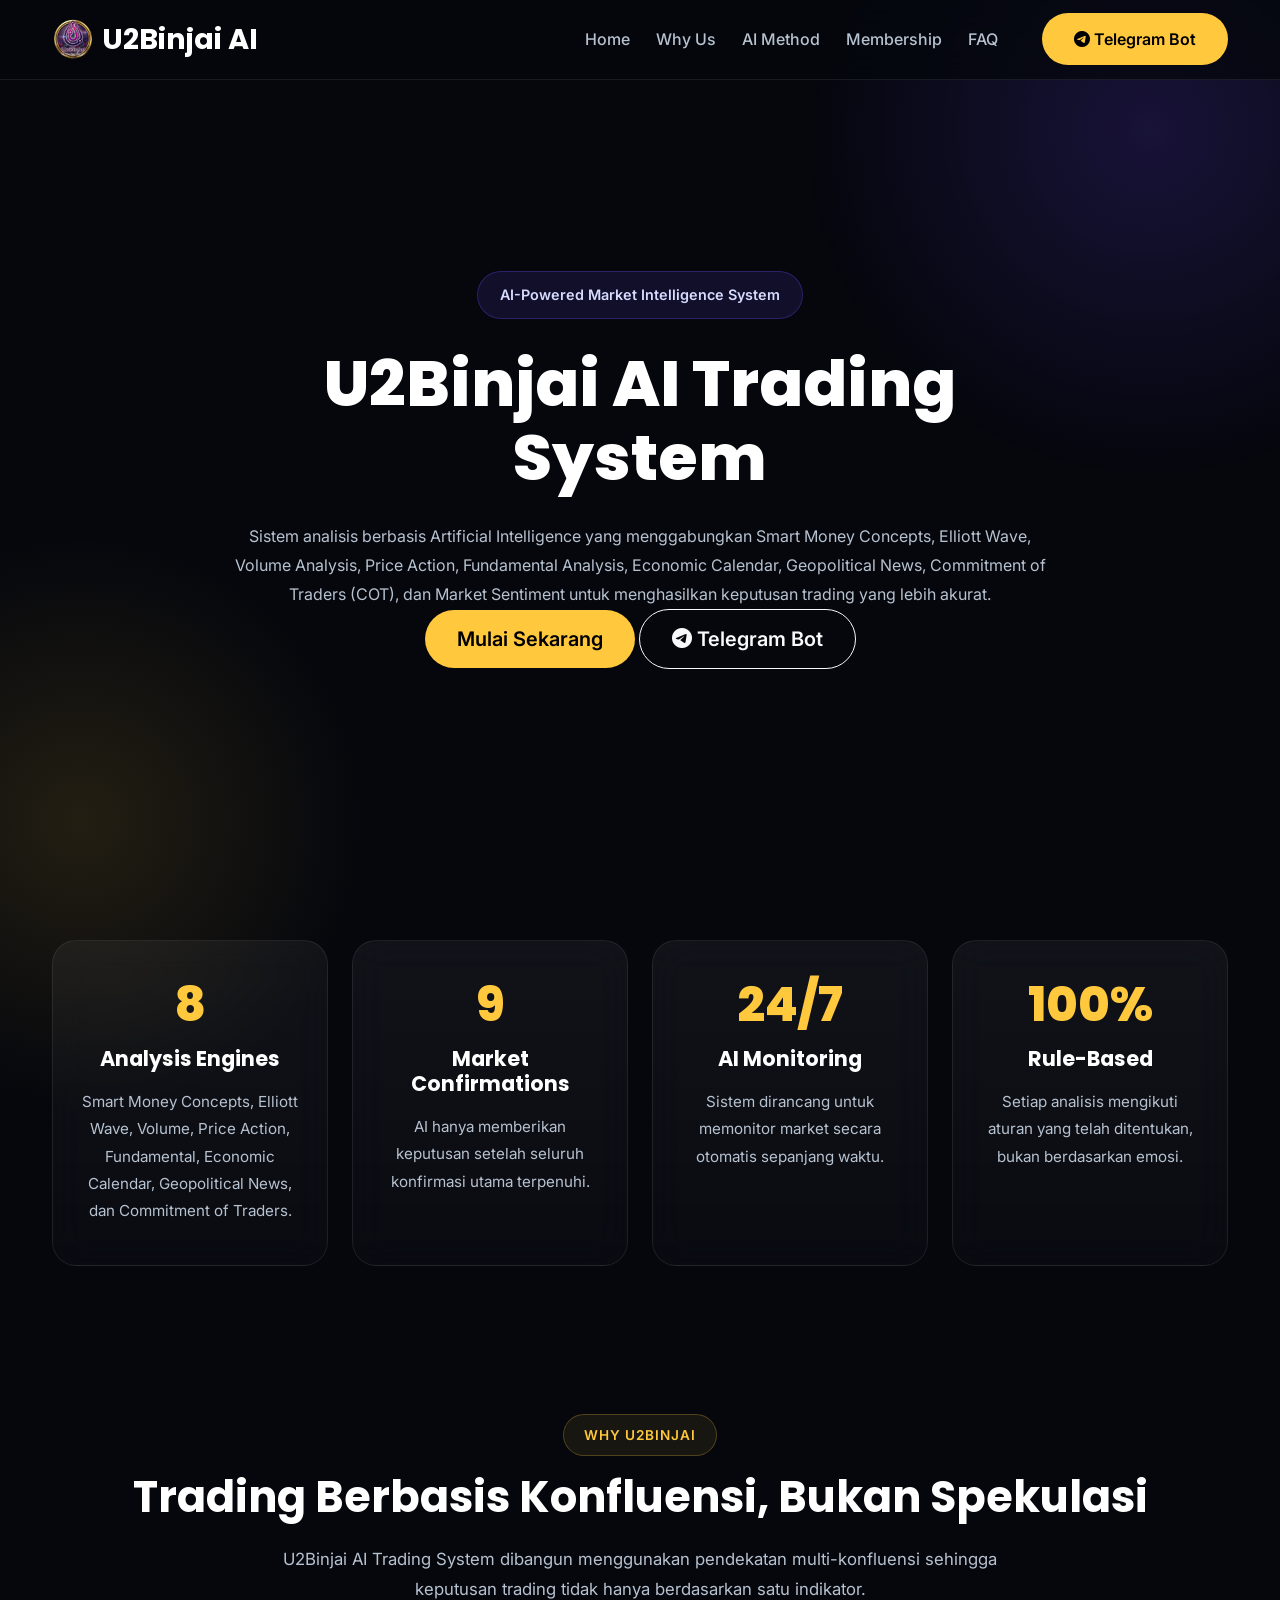
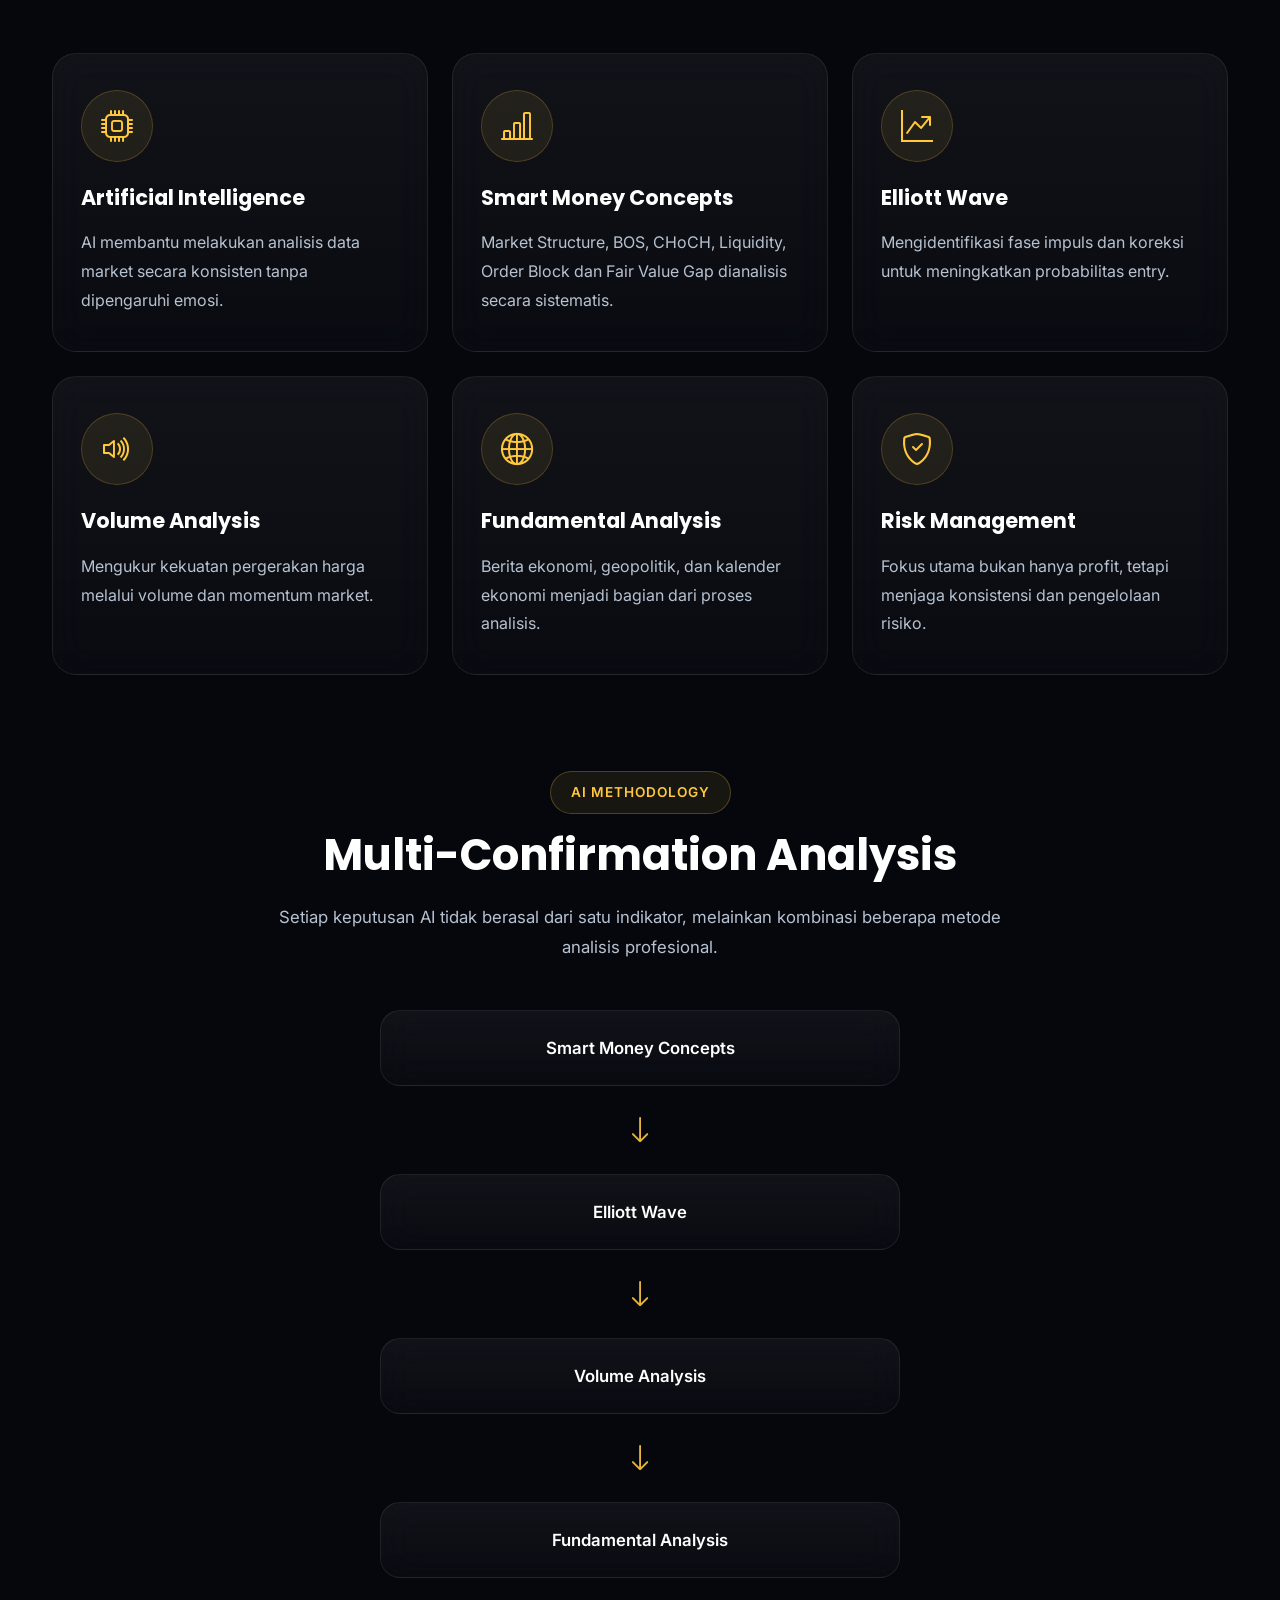
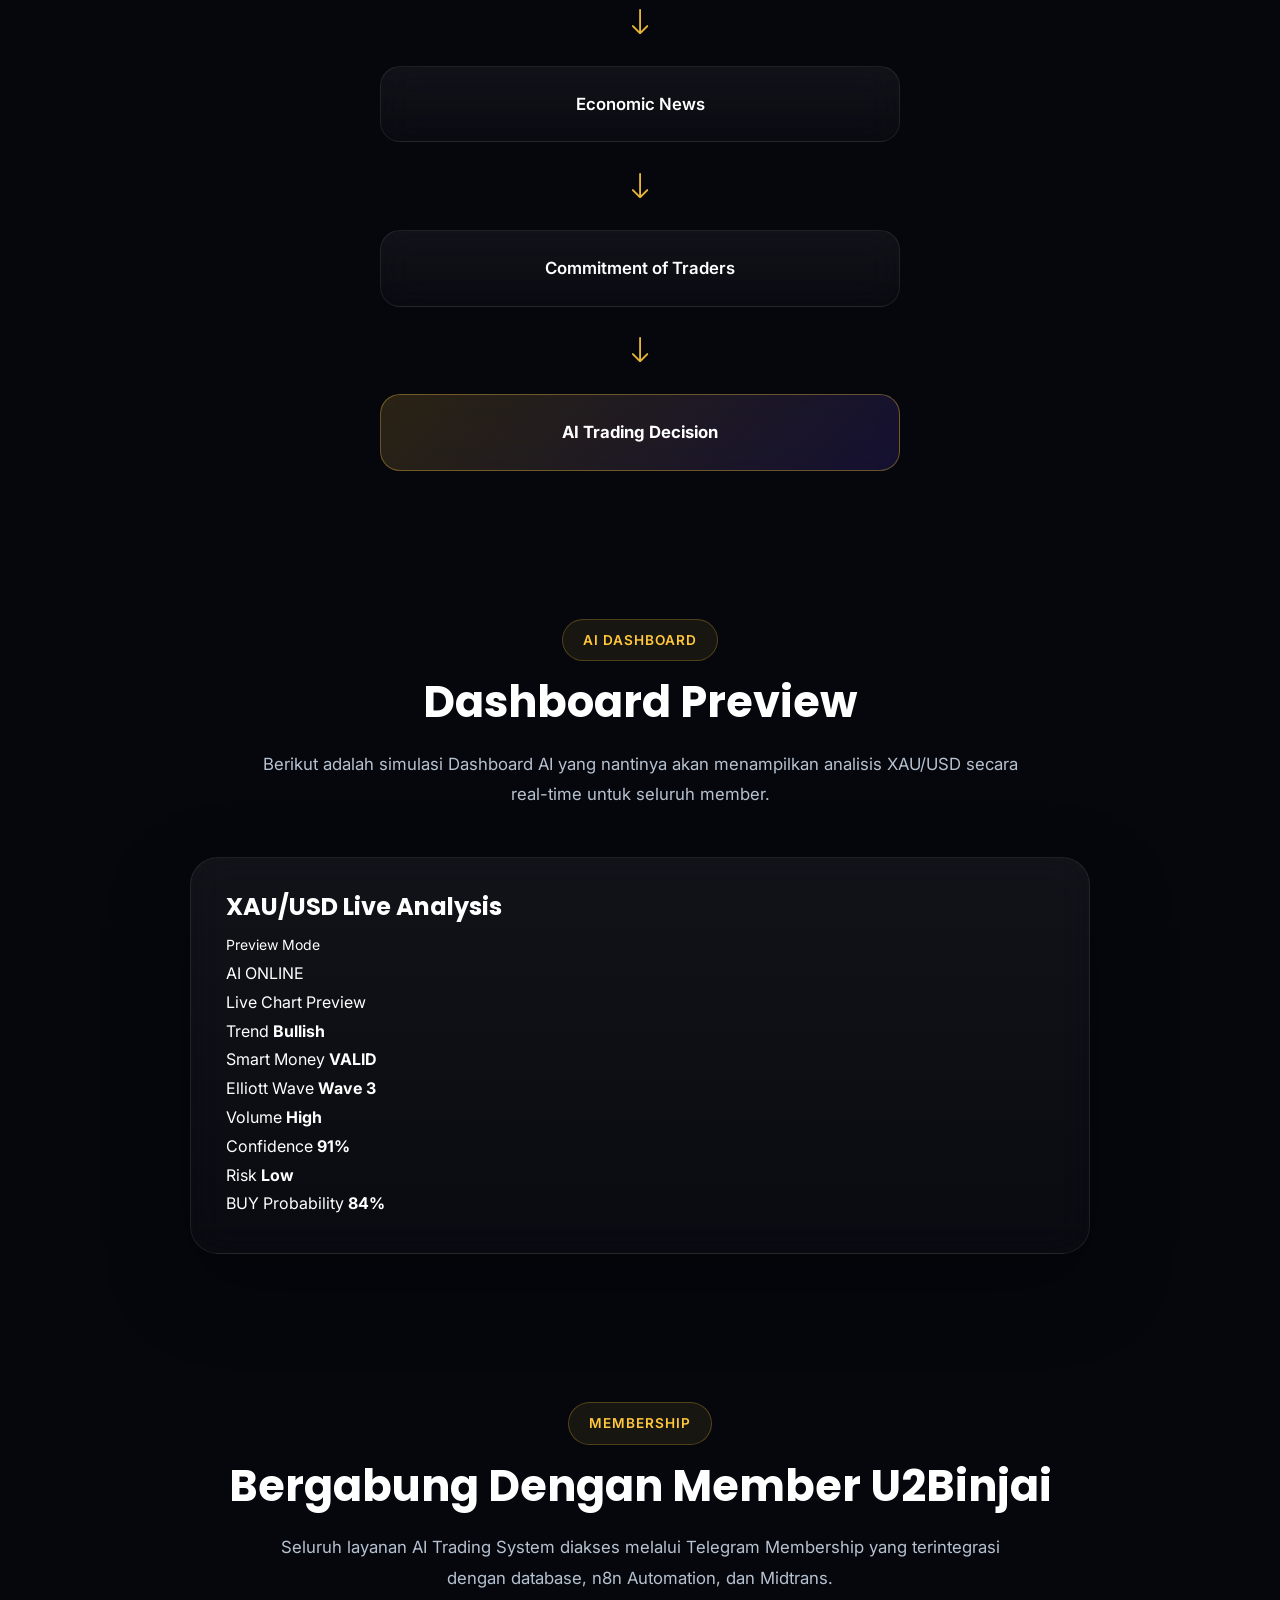
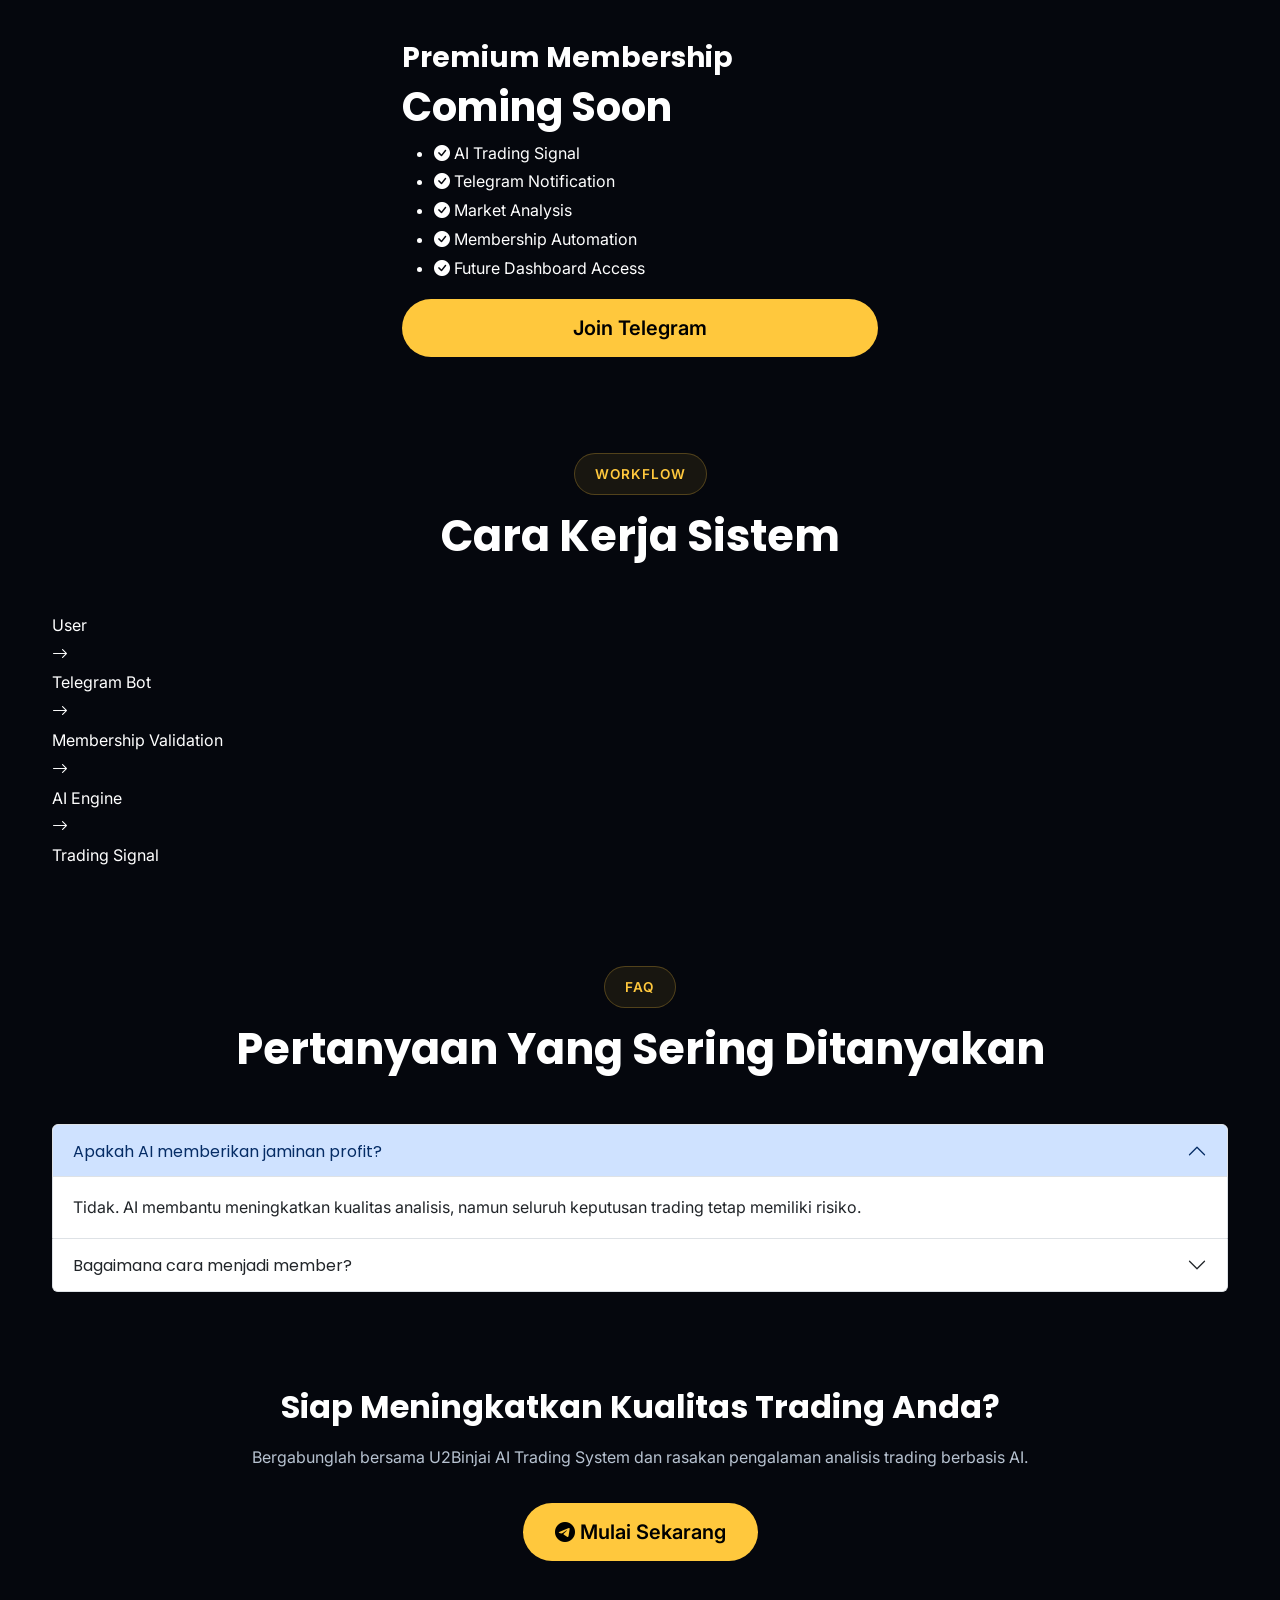
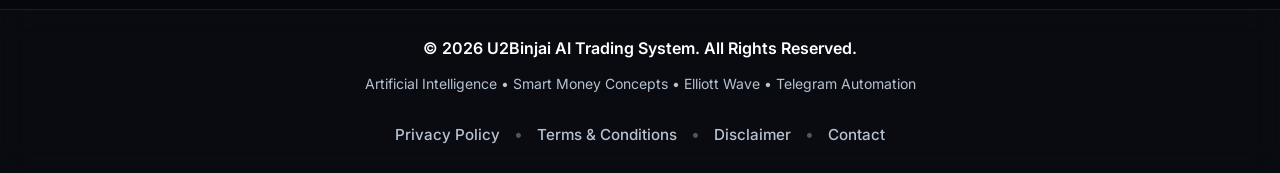
==== commit 562b3f48: "feat: add legal pages and footer links" ====
--- a/index.html
+++ b/index.html
@@ -847,6 +847,40 @@
 
         </small>
 
+        <div class="footer-links mt-4">
+
+            <a href="pages/privacy-policy.html">
+
+                Privacy Policy
+
+            </a>
+
+            <span>•</span>
+
+            <a href="pages/terms-and-conditions.html">
+
+                Terms & Conditions
+
+            </a>
+
+            <span>•</span>
+
+            <a href="pages/disclaimer.html">
+
+                Disclaimer
+
+            </a>
+
+            <span>•</span>
+
+            <a href="pages/contact.html">
+
+                Contact
+
+            </a>
+
+        </div>
+
     </div>
 
 </footer>
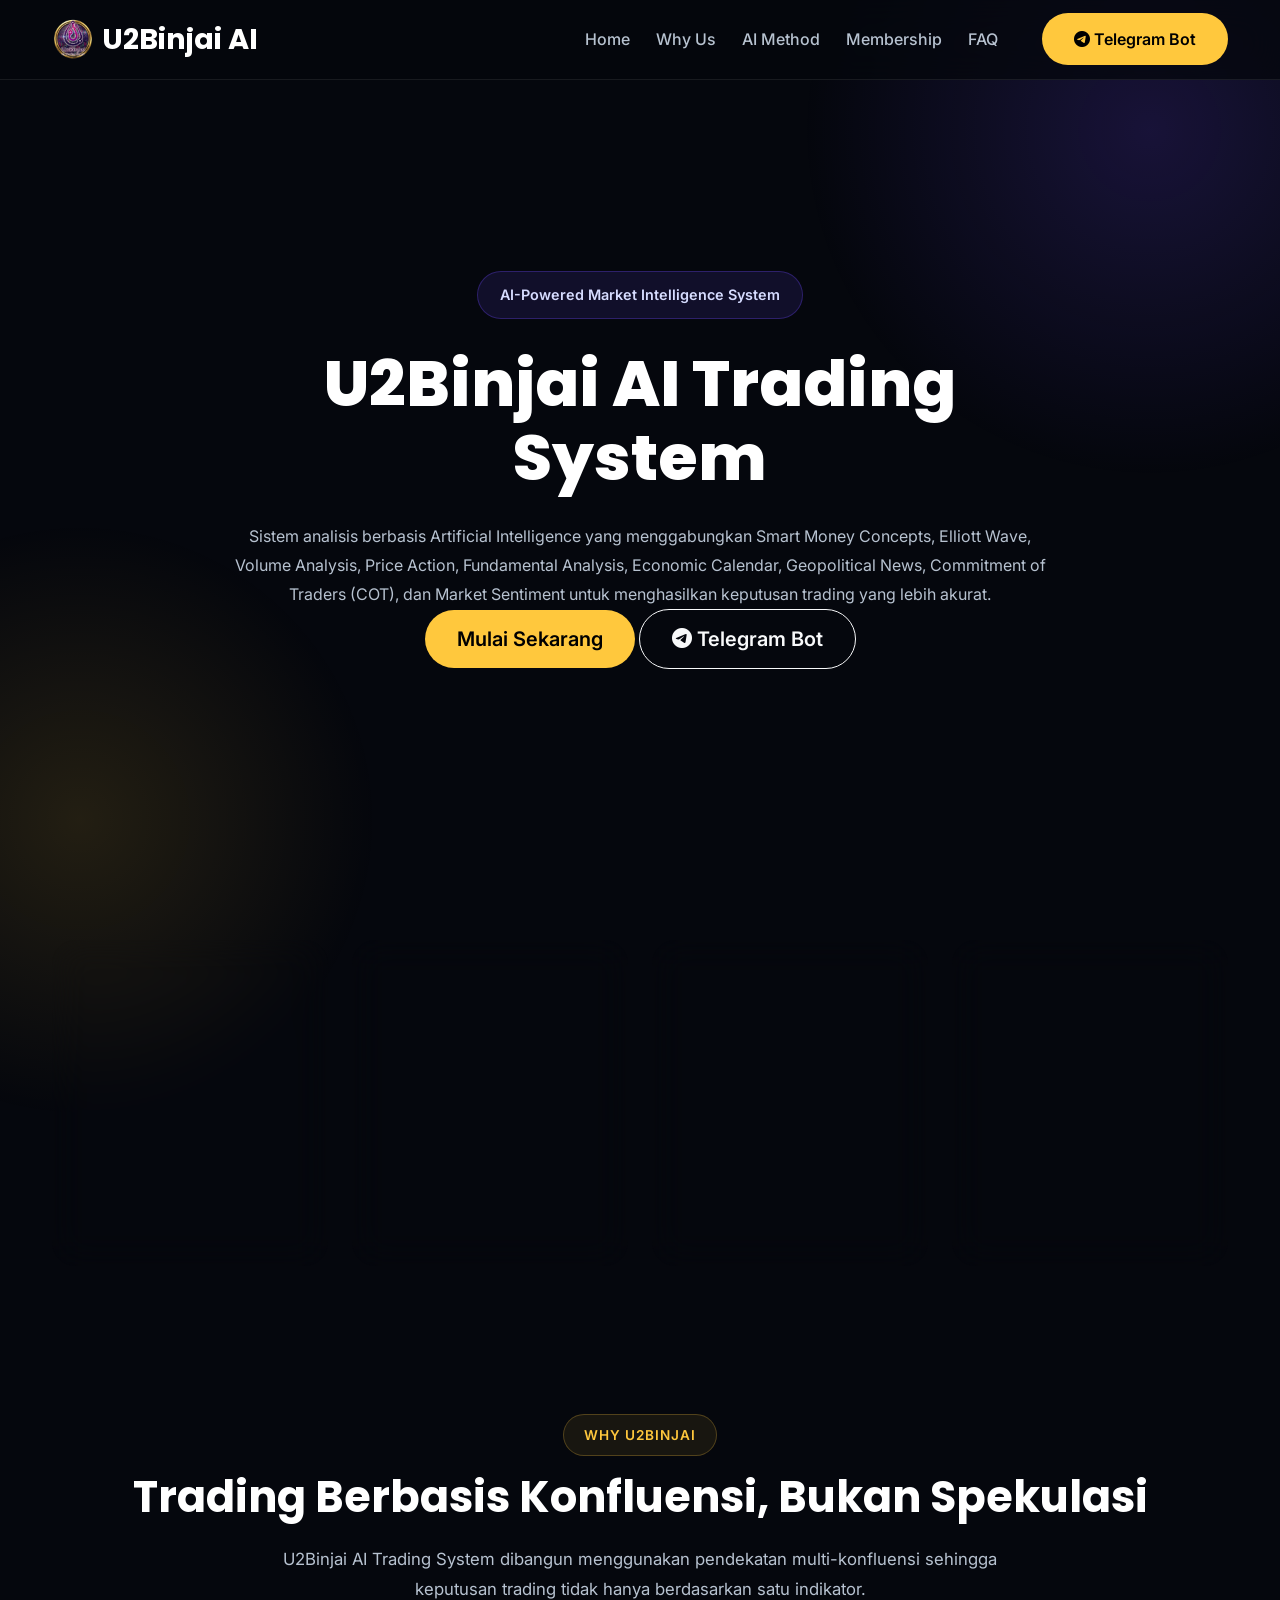
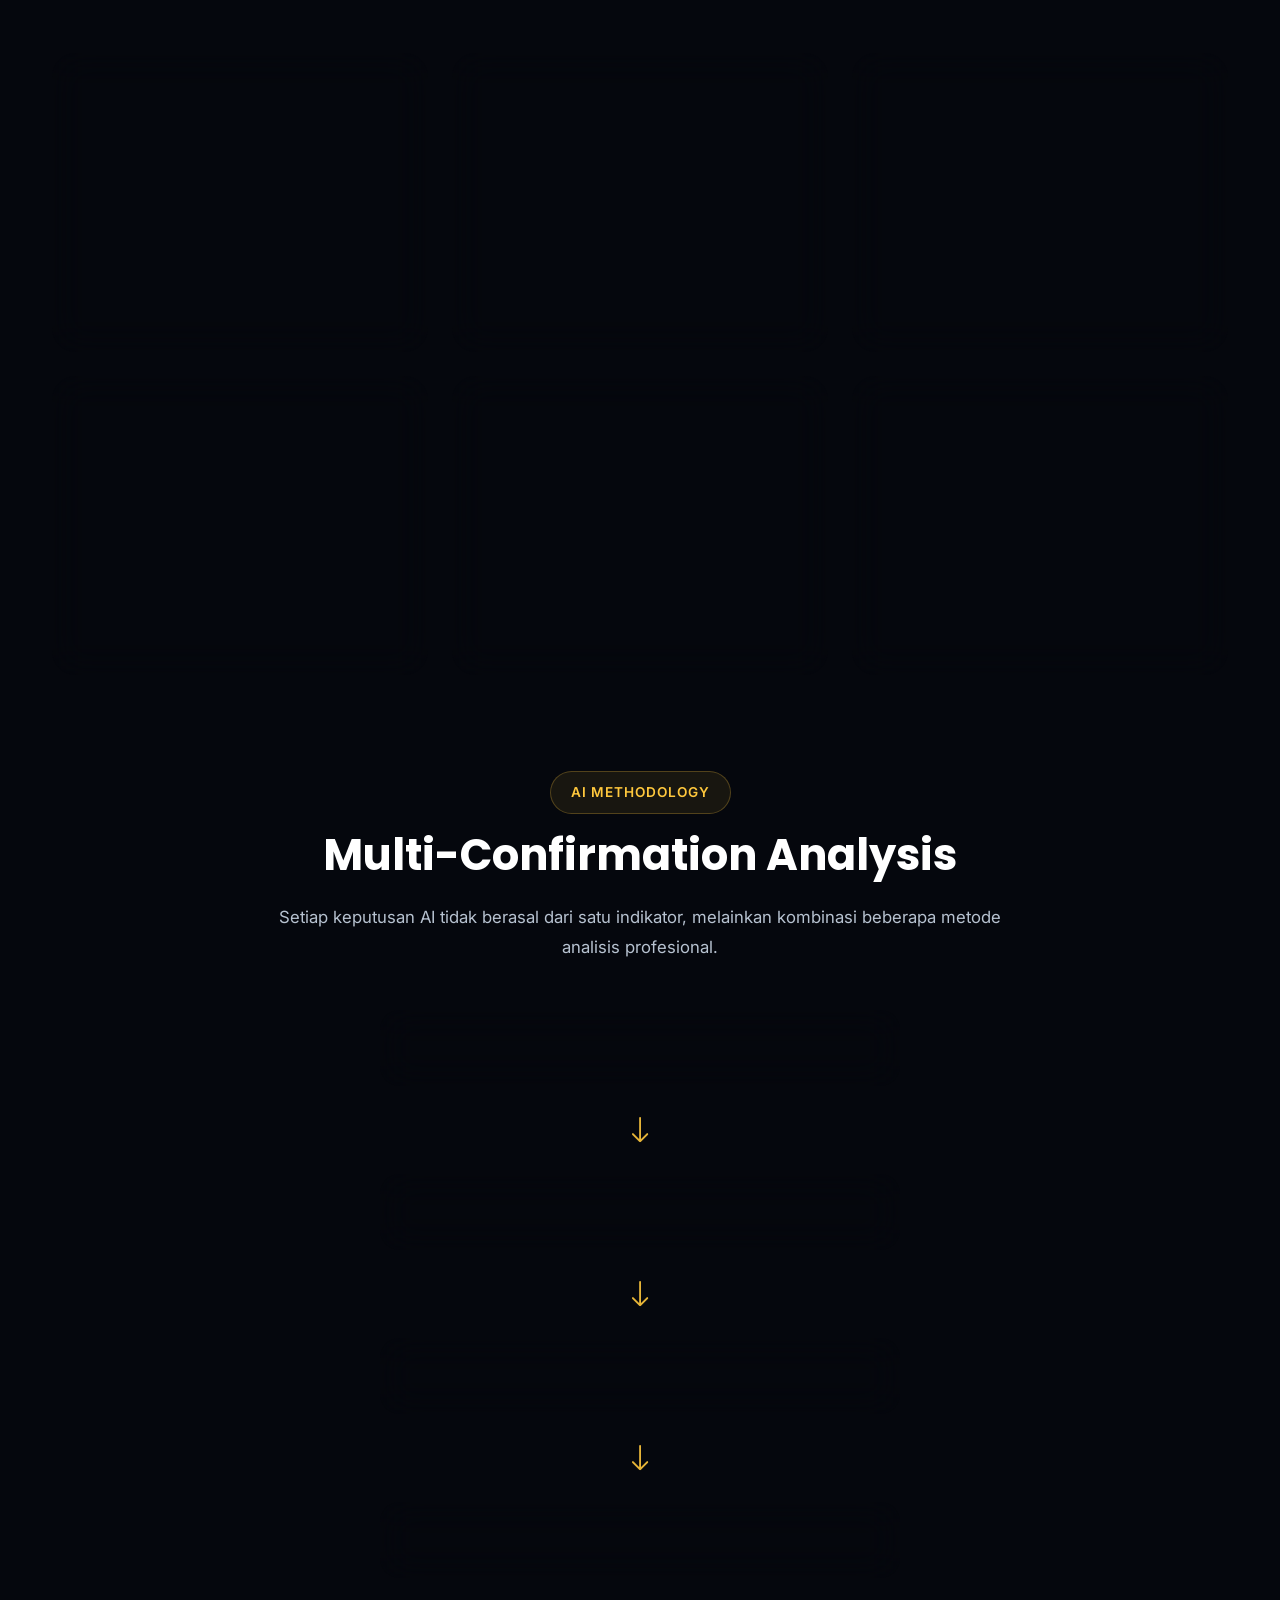
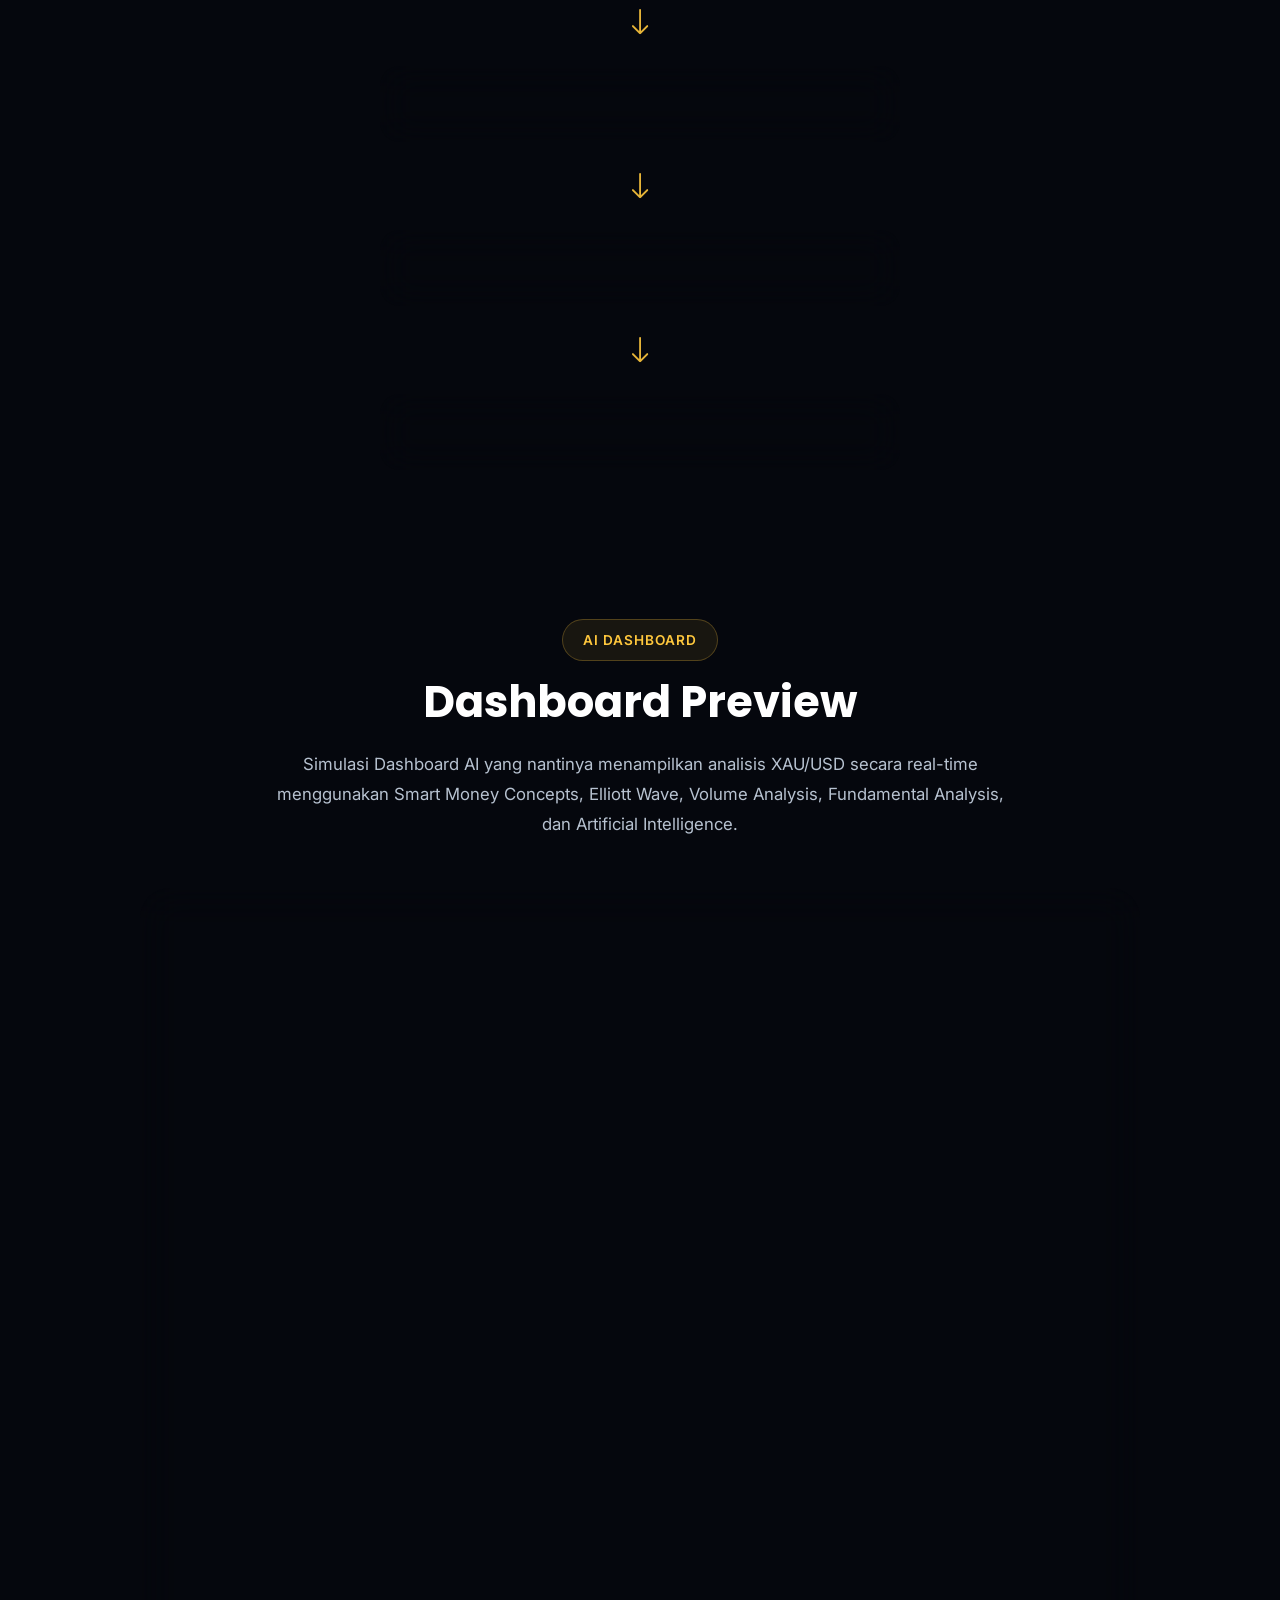
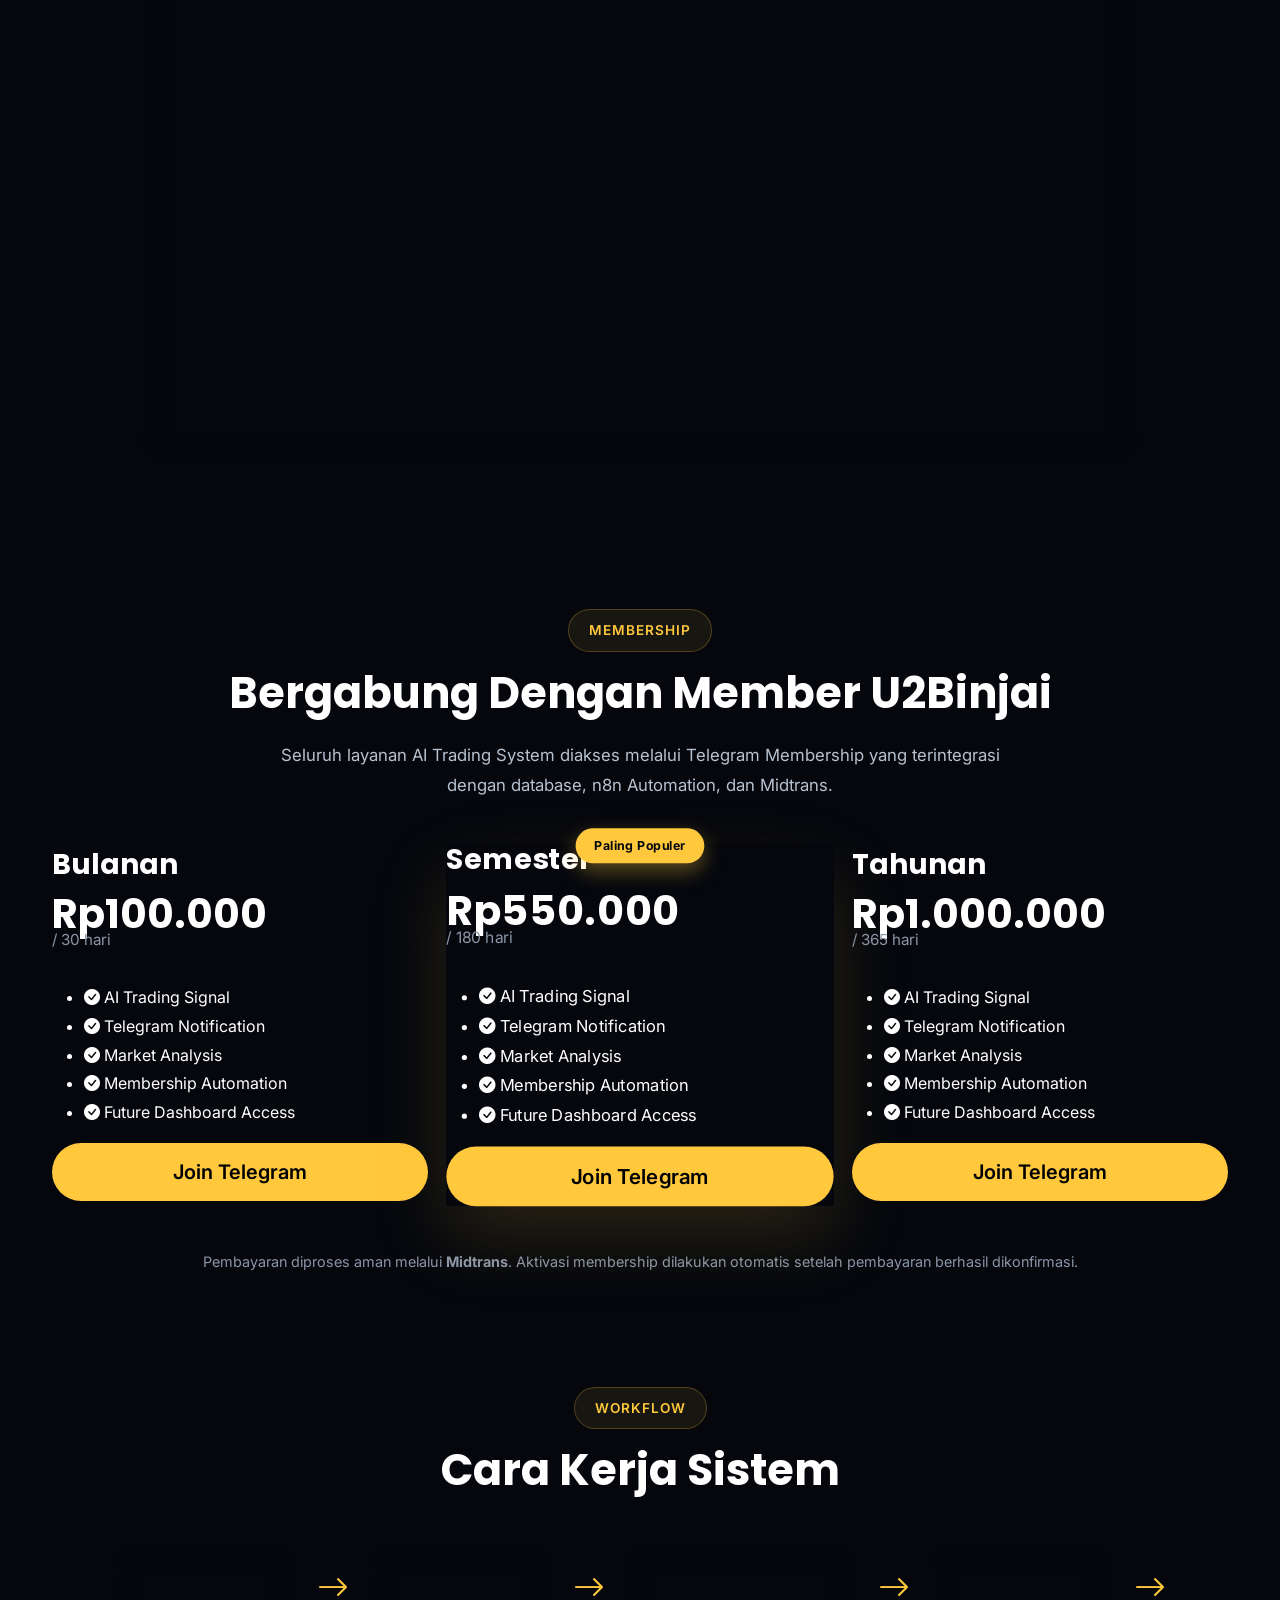
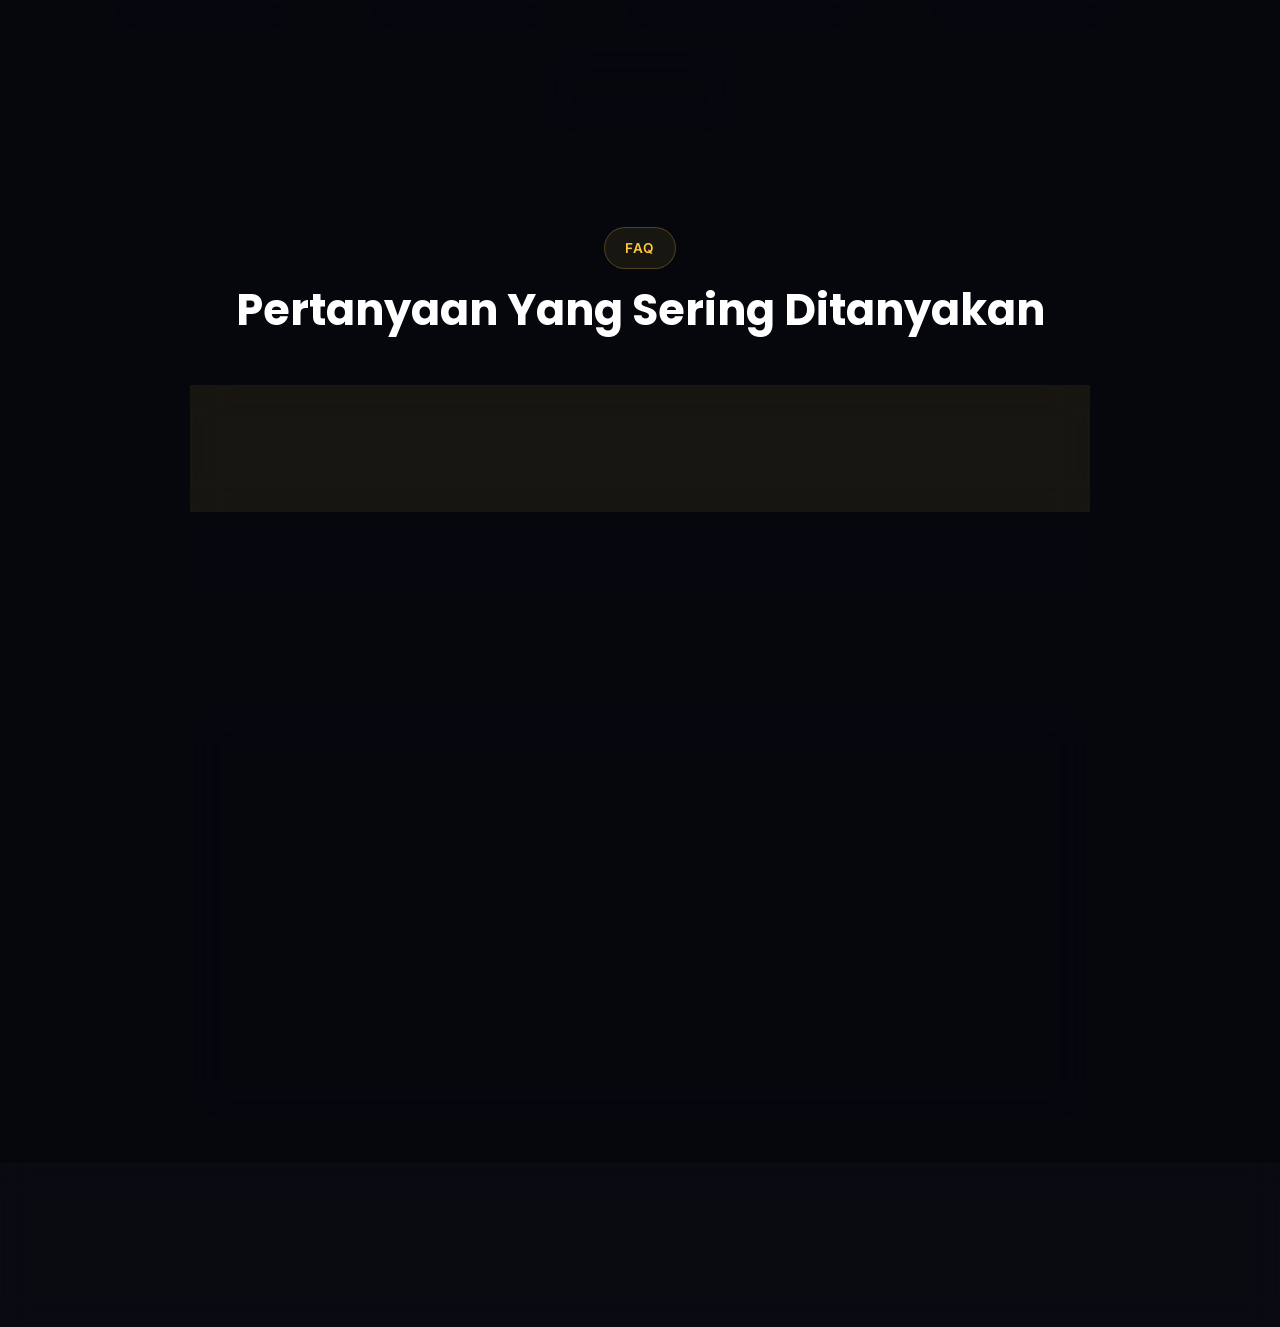
==== commit 96710070: "feat: tambah harga membership + kontak email/WA" ====
--- a/index.html
+++ b/index.html
@@ -496,71 +496,159 @@
             </h2>
 
             <p class="section-description">
-                Berikut adalah simulasi Dashboard AI yang nantinya akan
-                menampilkan analisis XAU/USD secara real-time untuk seluruh member.
+                Simulasi Dashboard AI yang nantinya menampilkan analisis XAU/USD
+                secara real-time menggunakan Smart Money Concepts, Elliott Wave,
+                Volume Analysis, Fundamental Analysis, dan Artificial Intelligence.
             </p>
 
         </div>
 
         <div class="dashboard-card">
 
+            <!-- Dashboard Header -->
             <div class="dashboard-header">
 
-                <div>
-
-                    <h4>XAU/USD Live Analysis</h4>
-
-                    <small>Preview Mode</small>
+                <div class="dashboard-title">
+
+                    <h3>XAU/USD Live Analysis</h3>
+
+                    <p>
+                        Last Update :
+                        <span>Real-Time Preview</span>
+                    </p>
 
                 </div>
 
                 <div class="dashboard-status">
 
+                    <span class="status-dot"></span>
+
                     AI ONLINE
 
                 </div>
 
             </div>
 
+            <!-- Chart Preview -->
             <div class="dashboard-chart">
 
-                Live Chart Preview
-
-            </div>
-
+                <div class="chart-placeholder">
+
+                    <i class="bi bi-graph-up-arrow"></i>
+
+                    <h4>TradingView Chart Preview</h4>
+
+                    <p>
+                        Live chart akan ditampilkan setelah AI Engine
+                        terhubung dengan sistem produksi.
+                    </p>
+
+                </div>
+
+            </div>
+
+            <!-- Dashboard Grid -->
             <div class="dashboard-grid">
 
                 <div class="dashboard-item">
+
                     <span>Trend</span>
+
                     <strong>Bullish</strong>
+
                 </div>
 
                 <div class="dashboard-item">
+
+                    <span>Market Structure</span>
+
+                    <strong>BOS</strong>
+
+                </div>
+
+                <div class="dashboard-item">
+
                     <span>Smart Money</span>
-                    <strong>VALID</strong>
+
+                    <strong>Valid</strong>
+
                 </div>
 
                 <div class="dashboard-item">
+
+                    <span>Liquidity</span>
+
+                    <strong>Swept</strong>
+
+                </div>
+
+                <div class="dashboard-item">
+
+                    <span>Order Block</span>
+
+                    <strong>Active</strong>
+
+                </div>
+
+                <div class="dashboard-item">
+
+                    <span>Fair Value Gap</span>
+
+                    <strong>Untouched</strong>
+
+                </div>
+
+                <div class="dashboard-item">
+
                     <span>Elliott Wave</span>
+
                     <strong>Wave 3</strong>
+
                 </div>
 
                 <div class="dashboard-item">
+
                     <span>Volume</span>
-                    <strong>High</strong>
+
+                    <strong>Strong</strong>
+
                 </div>
 
                 <div class="dashboard-item">
+
+                    <span>Economic News</span>
+
+                    <strong>Neutral</strong>
+
+                </div>
+
+                <div class="dashboard-item">
+
+                    <span>COT Report</span>
+
+                    <strong>Bullish</strong>
+
+                </div>
+
+                <div class="dashboard-item">
+
                     <span>Confidence</span>
+
                     <strong>91%</strong>
+
                 </div>
 
                 <div class="dashboard-item">
-                    <span>Risk</span>
+
+                    <span>Risk Level</span>
+
                     <strong>Low</strong>
-                </div>
-
-            </div>
+
+                </div>
+
+            </div>
+
+            <!-- BUY Probability -->
 
             <div class="dashboard-probability">
 
@@ -574,9 +662,41 @@
 
                 <div class="probability-bar">
 
-                    <div class="probability-fill"></div>
-
-                </div>
+                    <div class="probability-fill buy-fill"></div>
+
+                </div>
+
+            </div>
+
+            <!-- SELL Probability -->
+
+            <div class="dashboard-probability mt-4">
+
+                <div class="probability-header">
+
+                    <span>SELL Probability</span>
+
+                    <strong>16%</strong>
+
+                </div>
+
+                <div class="probability-bar">
+
+                    <div class="probability-fill sell-fill"></div>
+
+                </div>
+
+            </div>
+
+            <!-- Footer -->
+
+            <div class="dashboard-footer">
+
+                <small>
+
+                    Powered by Artificial Intelligence • Smart Money Concepts • Elliott Wave • Volume Analysis
+
+                </small>
 
             </div>
 
@@ -610,17 +730,20 @@
 
         </div>
 
-        <div class="row justify-content-center">
-
-            <div class="col-lg-5">
+        <div class="row justify-content-center g-4">
+
+            <!-- PAKET BULANAN -->
+            <div class="col-md-6 col-lg-4">
 
                 <div class="pricing-card">
 
-                    <h3>Premium Membership</h3>
+                    <h3>Bulanan</h3>
 
                     <h1 class="price">
-                        Coming Soon
+                        Rp100.000
                     </h1>
+
+                    <p class="price-period">/ 30 hari</p>
 
                     <ul class="pricing-list">
 
@@ -648,7 +771,94 @@
 
             </div>
 
-        </div>
+            <!-- PAKET SEMESTER (POPULER) -->
+            <div class="col-md-6 col-lg-4">
+
+                <div class="pricing-card pricing-card-popular">
+
+                    <span class="pricing-badge">Paling Populer</span>
+
+                    <h3>Semester</h3>
+
+                    <h1 class="price">
+                        Rp550.000
+                    </h1>
+
+                    <p class="price-period">/ 180 hari</p>
+
+                    <ul class="pricing-list">
+
+                        <li><i class="bi bi-check-circle-fill"></i> AI Trading Signal</li>
+
+                        <li><i class="bi bi-check-circle-fill"></i> Telegram Notification</li>
+
+                        <li><i class="bi bi-check-circle-fill"></i> Market Analysis</li>
+
+                        <li><i class="bi bi-check-circle-fill"></i> Membership Automation</li>
+
+                        <li><i class="bi bi-check-circle-fill"></i> Future Dashboard Access</li>
+
+                    </ul>
+
+                    <a href="https://t.me/u2binjai_membership_bot"
+                       target="_blank"
+                       class="btn btn-warning btn-lg w-100">
+
+                        Join Telegram
+
+                    </a>
+
+                </div>
+
+            </div>
+
+            <!-- PAKET TAHUNAN -->
+            <div class="col-md-6 col-lg-4">
+
+                <div class="pricing-card">
+
+                    <h3>Tahunan</h3>
+
+                    <h1 class="price">
+                        Rp1.000.000
+                    </h1>
+
+                    <p class="price-period">/ 365 hari</p>
+
+                    <ul class="pricing-list">
+
+                        <li><i class="bi bi-check-circle-fill"></i> AI Trading Signal</li>
+
+                        <li><i class="bi bi-check-circle-fill"></i> Telegram Notification</li>
+
+                        <li><i class="bi bi-check-circle-fill"></i> Market Analysis</li>
+
+                        <li><i class="bi bi-check-circle-fill"></i> Membership Automation</li>
+
+                        <li><i class="bi bi-check-circle-fill"></i> Future Dashboard Access</li>
+
+                    </ul>
+
+                    <a href="https://t.me/u2binjai_membership_bot"
+                       target="_blank"
+                       class="btn btn-warning btn-lg w-100">
+
+                        Join Telegram
+
+                    </a>
+
+                </div>
+
+            </div>
+
+        </div>
+
+        <p class="text-center mt-5 pricing-note">
+
+            Pembayaran diproses aman melalui <strong>Midtrans</strong>.
+            Aktivasi membership dilakukan otomatis setelah pembayaran berhasil dikonfirmasi.
+
+        </p>
 
     </div>
 
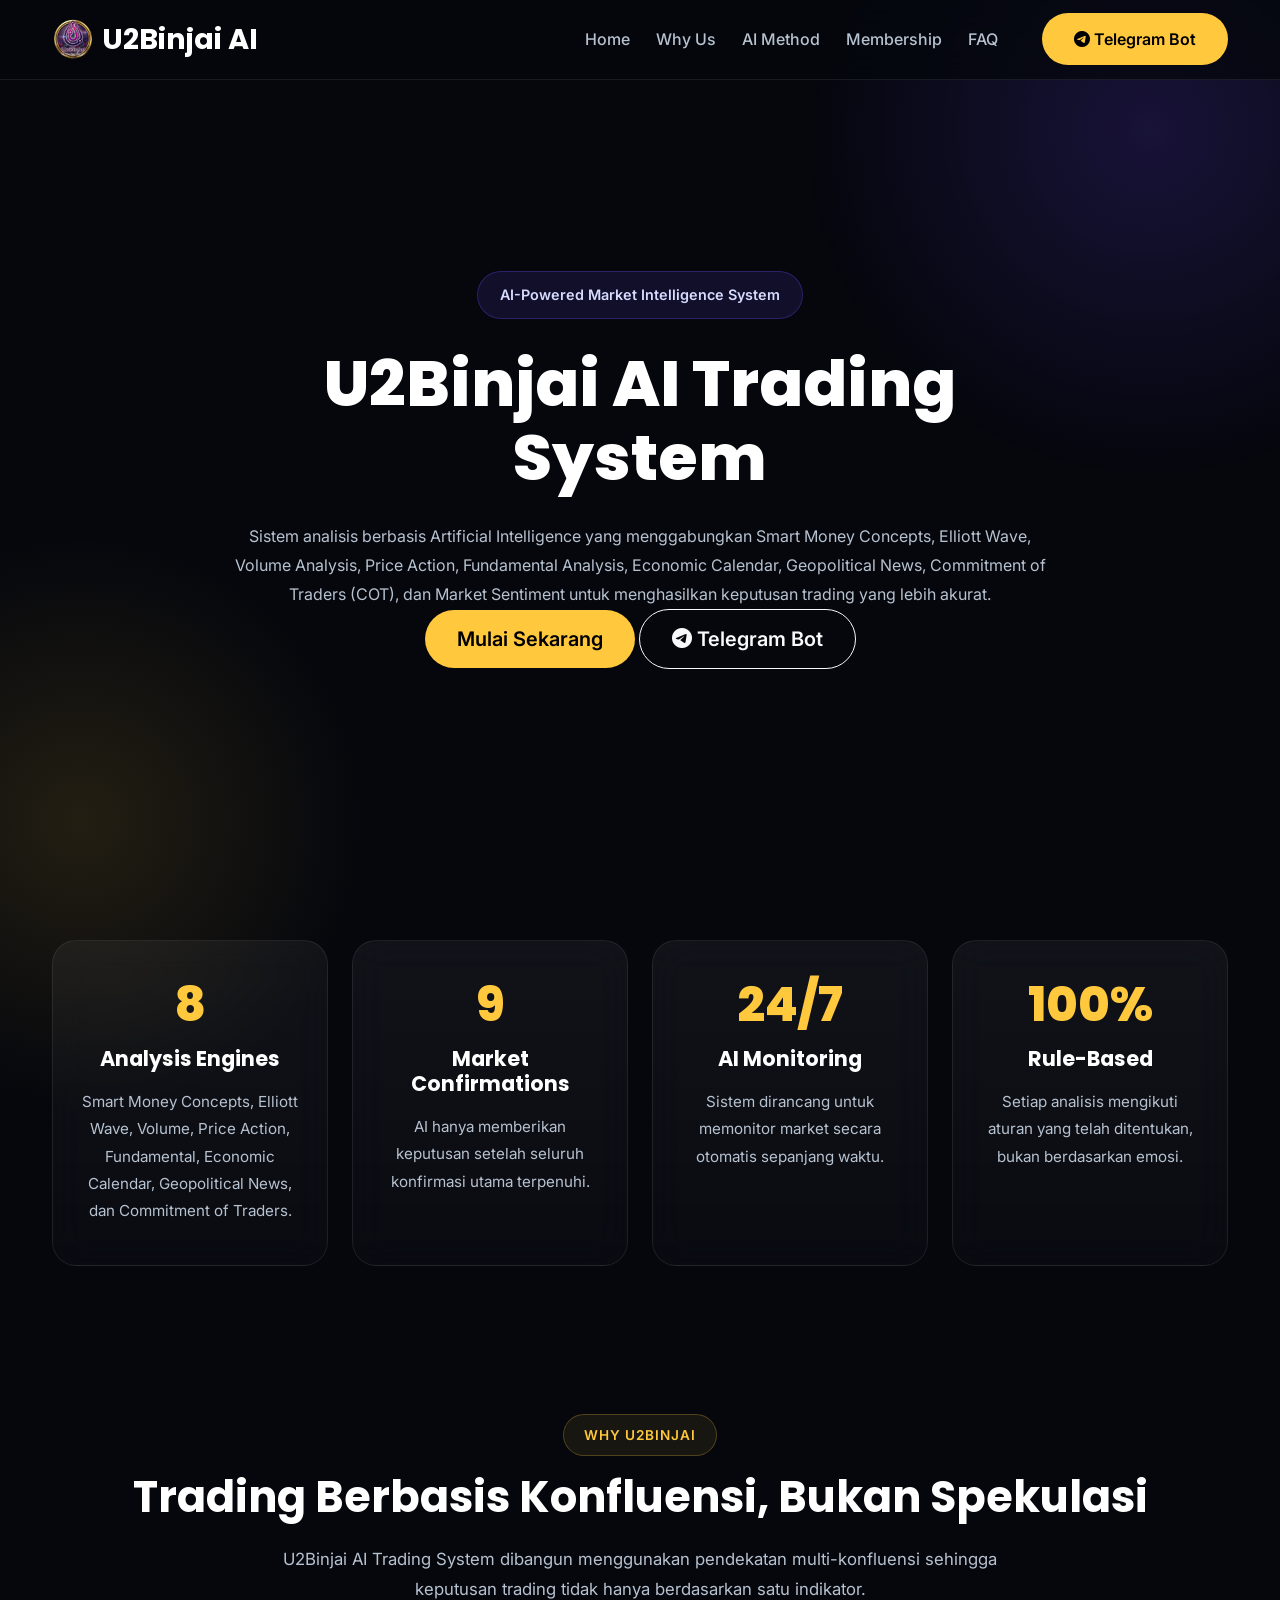
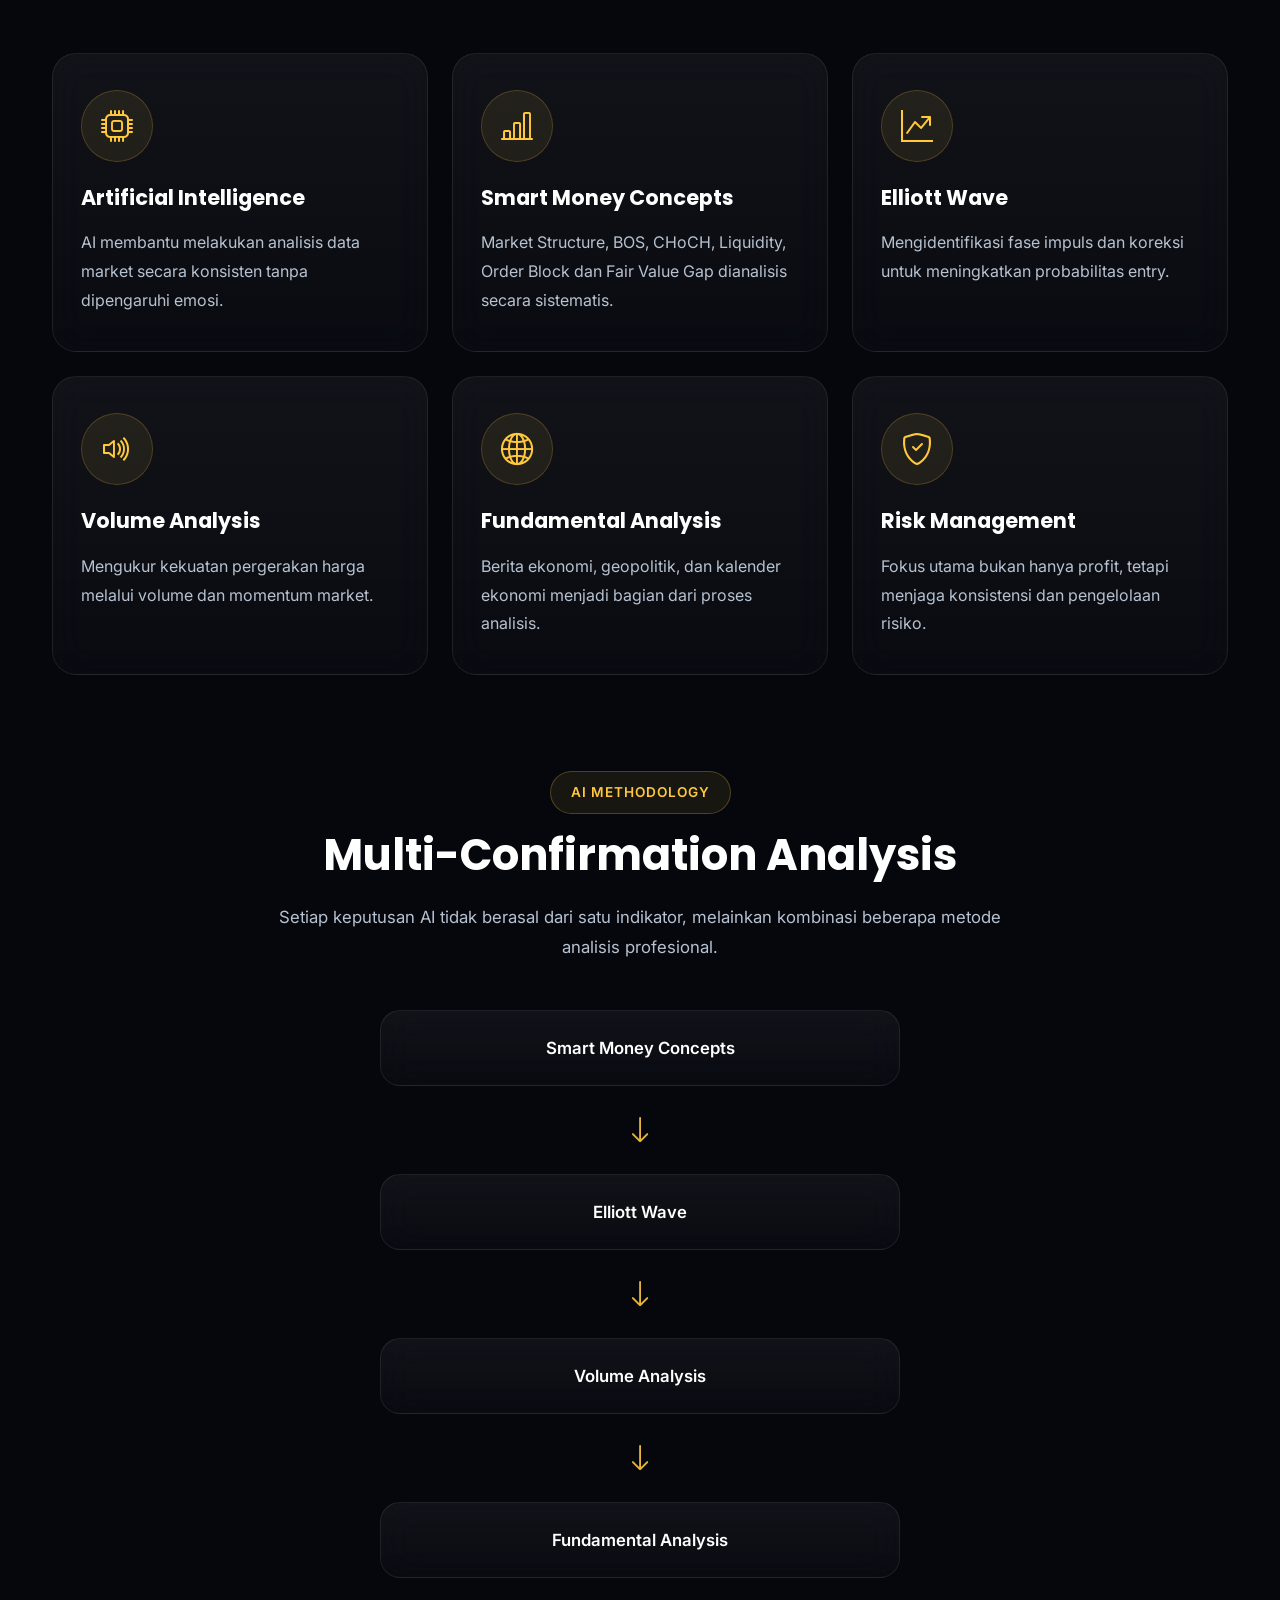
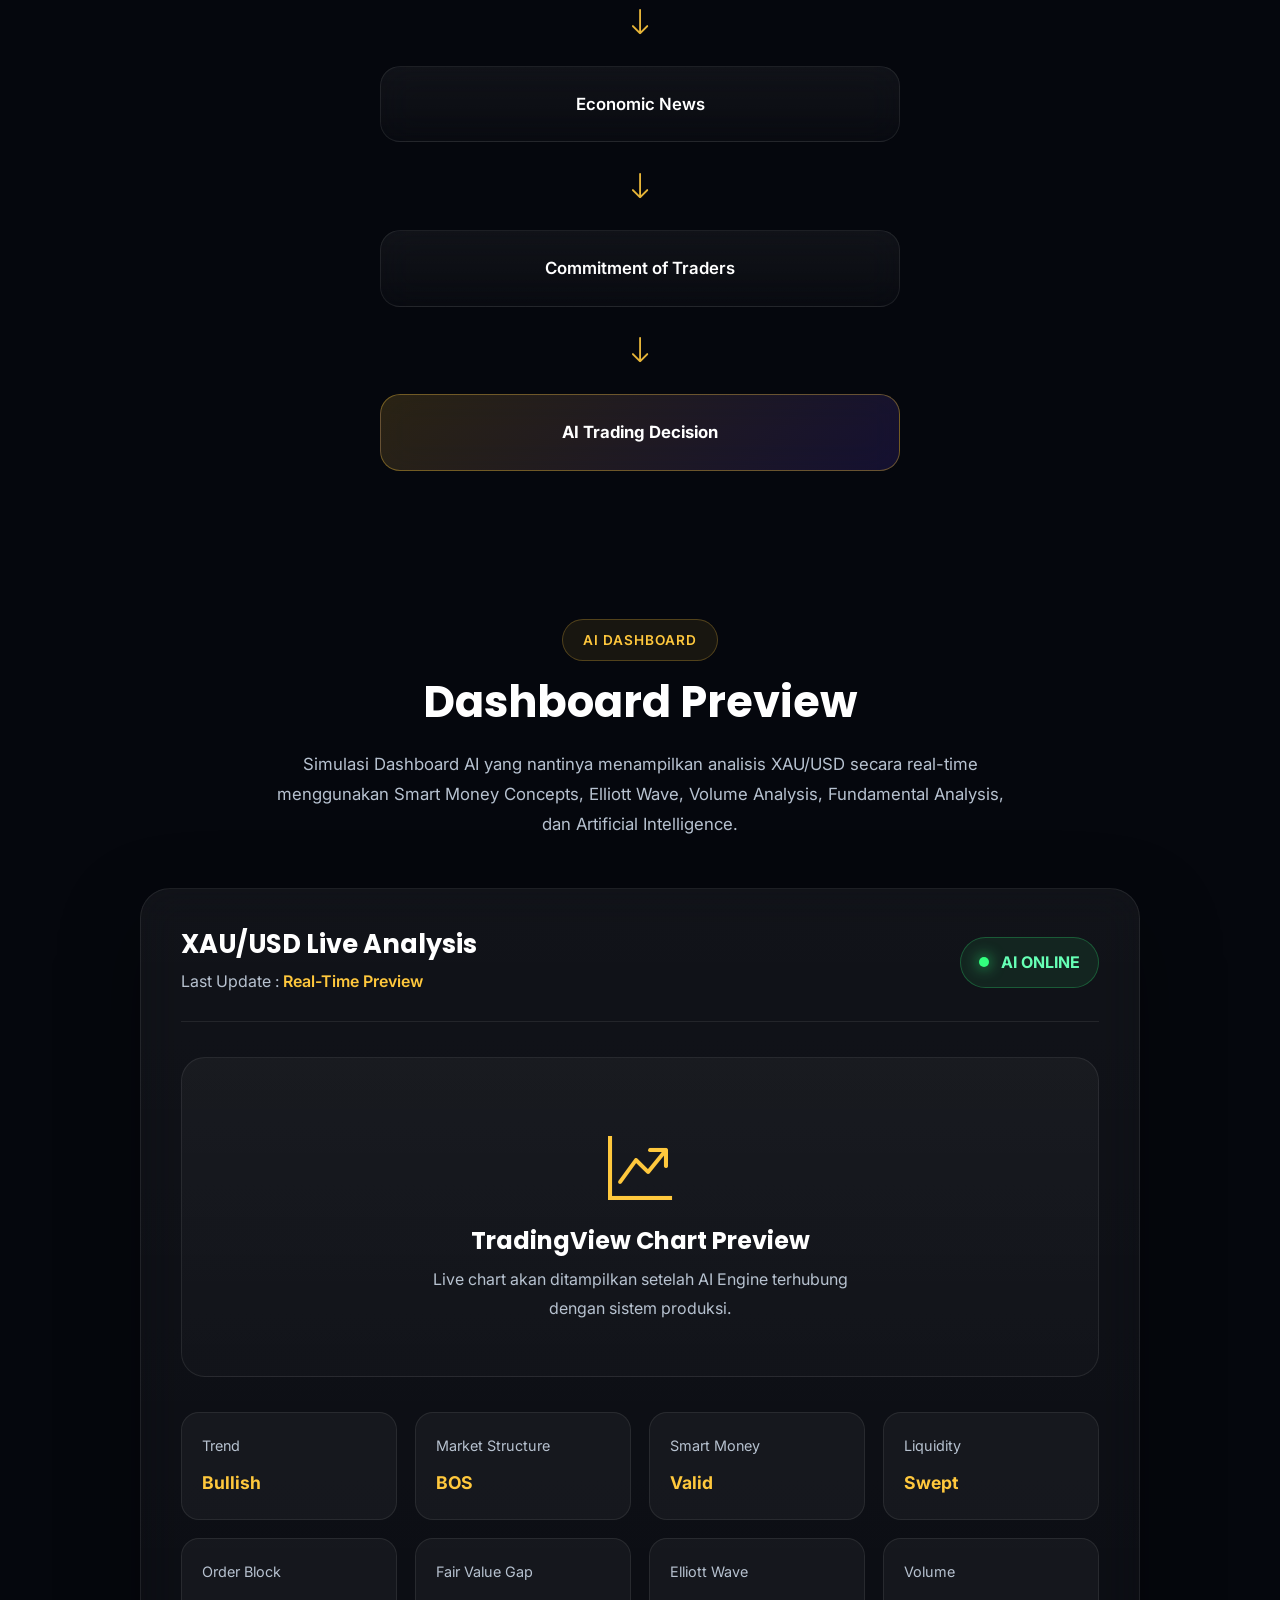
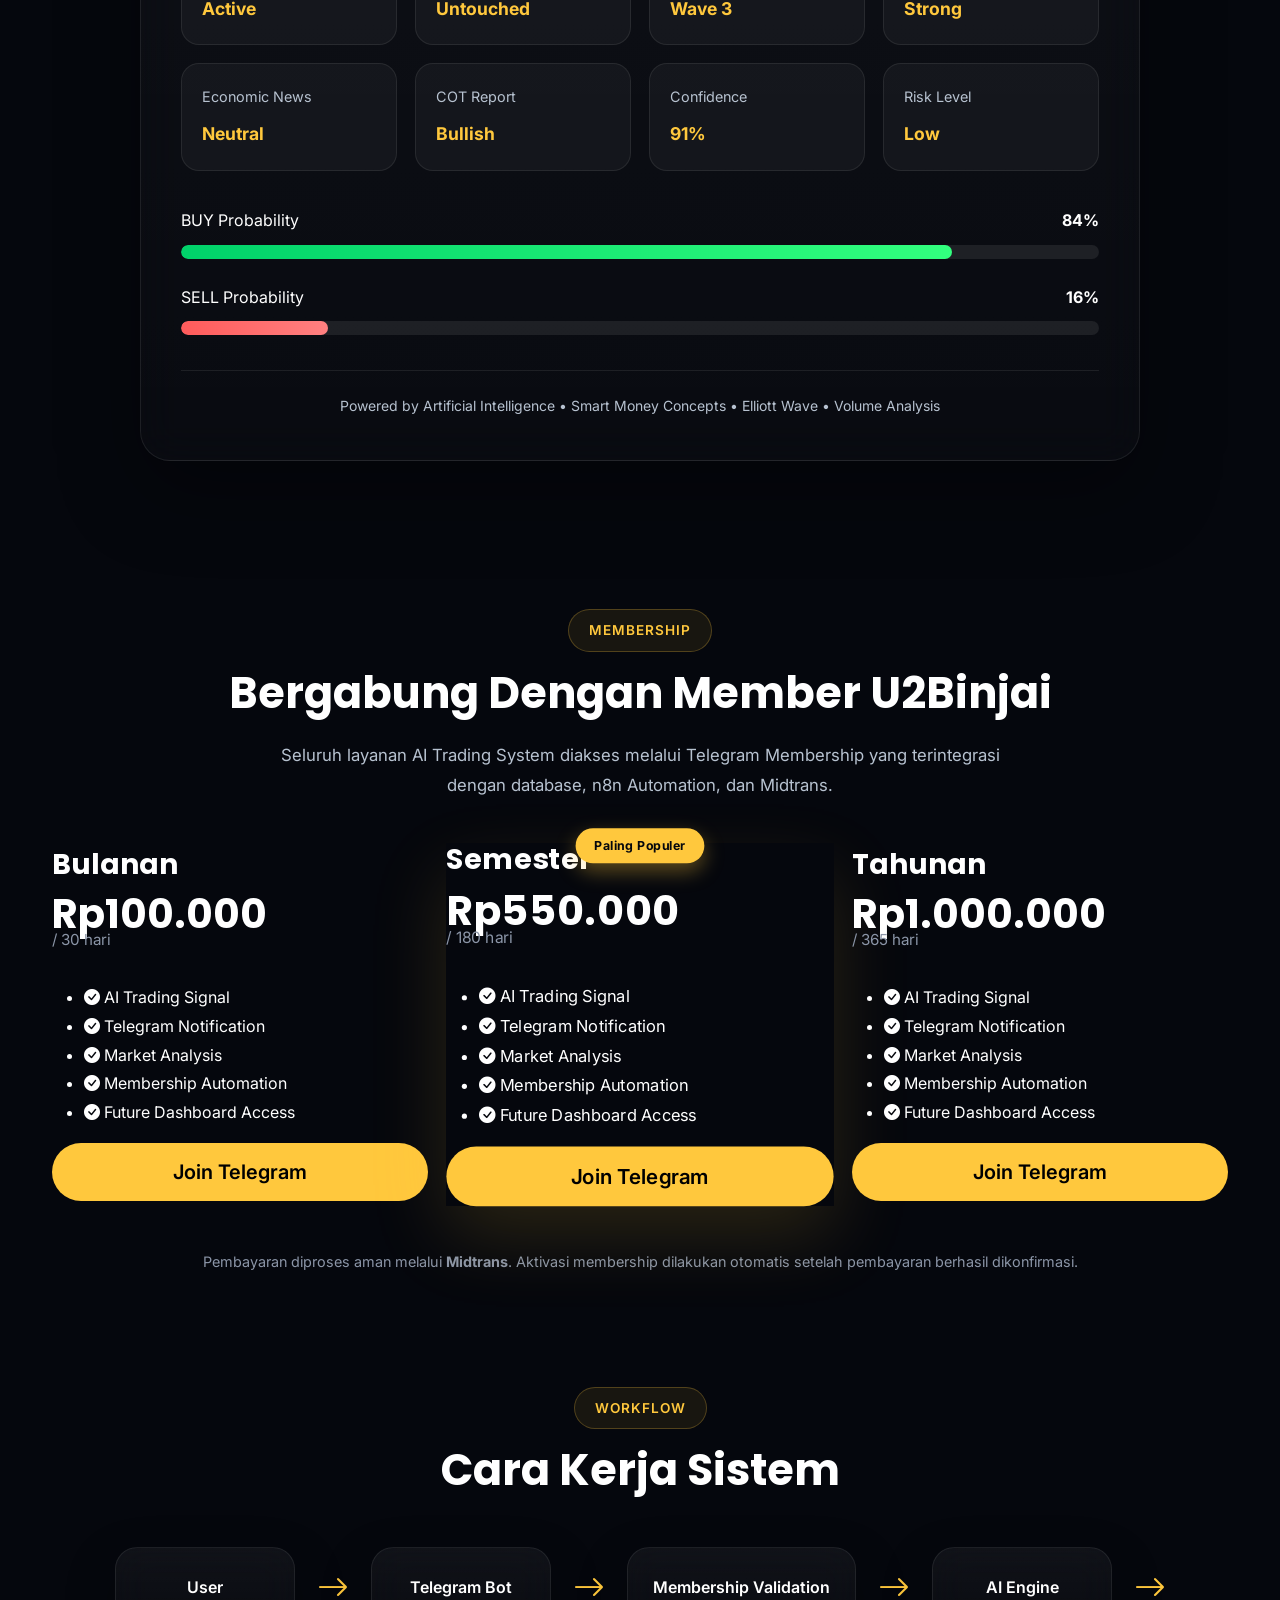
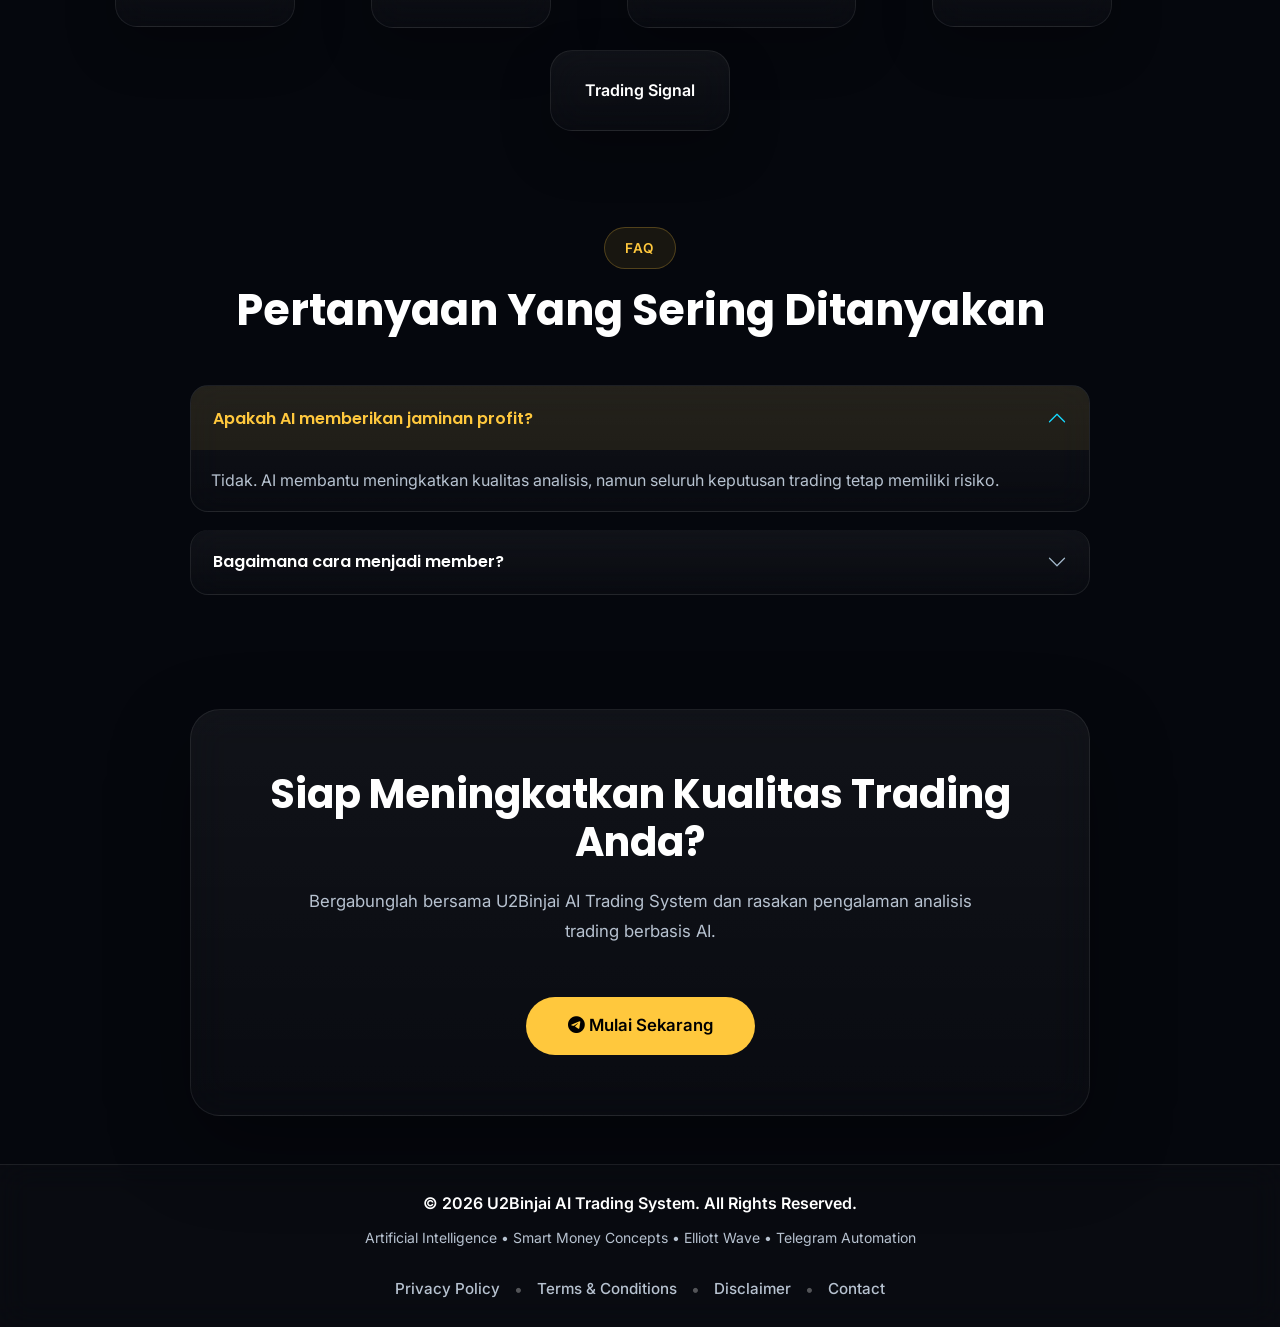
==== commit 9dfddeb6: "feat: complete Sprint 2.5 production-ready website" ====
--- a/index.html
+++ b/index.html
@@ -3,34 +3,117 @@
 
 <head>
 
+    <!-- ==========================================
+         BASIC META
+    =========================================== -->
+
     <meta charset="UTF-8">
-    <meta name="viewport" content="width=device-width, initial-scale=1.0">
-
-    <title>U2Binjai AI Trading System</title>
+
+    <meta name="viewport"
+          content="width=device-width, initial-scale=1.0">
+
+    <title>
+        U2Binjai AI Trading System | AI Gold Analysis Platform
+    </title>
 
     <meta name="description"
-        content="AI Trading System berbasis Smart Money Concepts, Elliott Wave, Volume, Fundamental, dan Market Intelligence.">
+          content="U2Binjai AI Trading System adalah platform analisis XAU/USD berbasis Artificial Intelligence yang menggabungkan Smart Money Concepts (SMC), Elliott Wave, Volume Analysis, Fundamental Analysis, Economic Calendar, Commitment of Traders (COT), dan Market Sentiment untuk membantu trader mengambil keputusan yang lebih objektif.">
 
     <meta name="keywords"
-        content="AI Trading, Gold Analysis, Smart Money Concept, Trading System">
-
-    <meta name="author" content="U2Binjai AI Trading System">
-
-    <!-- Google Fonts -->
-    <link rel="preconnect" href="https://fonts.googleapis.com">
-    <link rel="preconnect" href="https://fonts.gstatic.com" crossorigin>
+          content="AI Trading, XAUUSD, Gold Trading, Smart Money Concepts, SMC, Elliott Wave, Volume Analysis, Artificial Intelligence, Telegram Trading Bot, Market Intelligence">
+
+    <meta name="author"
+          content="U2Binjai AI Trading System">
+
+    <meta name="robots"
+          content="index,follow">
+
+    <meta name="theme-color"
+          content="#0f172a">
+
+    <link rel="canonical"
+          href="https://u2binjai.github.io/u2binjai-ai-trading-system/">
+
+    <!-- ==========================================
+         OPEN GRAPH (Facebook, WhatsApp, Telegram)
+    =========================================== -->
+
+    <meta property="og:type"
+          content="website">
+
+    <meta property="og:site_name"
+          content="U2Binjai AI Trading System">
+
+    <meta property="og:title"
+          content="U2Binjai AI Trading System">
+
+    <meta property="og:description"
+          content="Artificial Intelligence Trading Platform untuk analisis XAU/USD menggunakan Smart Money Concepts, Elliott Wave, Volume Analysis, Fundamental Analysis, Economic Calendar, COT, dan AI Market Intelligence.">
+
+    <meta property="og:url"
+          content="https://u2binjai.github.io/u2binjai-ai-trading-system/">
+
+    <meta property="og:image"
+          content="https://u2binjai.github.io/u2binjai-ai-trading-system/assets/logo/logo.png">
+
+    <meta property="og:locale"
+          content="id_ID">
+
+    <!-- ==========================================
+         TWITTER CARD
+    =========================================== -->
+
+    <meta name="twitter:card"
+          content="summary_large_image">
+
+    <meta name="twitter:title"
+          content="U2Binjai AI Trading System">
+
+    <meta name="twitter:description"
+          content="Artificial Intelligence Platform untuk analisis profesional XAU/USD berbasis Smart Money Concepts, Elliott Wave, Volume Analysis, Fundamental Analysis, dan AI Market Intelligence.">
+
+    <meta name="twitter:image"
+          content="https://u2binjai.github.io/u2binjai-ai-trading-system/assets/logo/logo.png">
+
+    <!-- ==========================================
+         FAVICON
+         (akan kita buat pada langkah berikutnya)
+    =========================================== -->
+
+    <link rel="icon" href="favicon.ico">
+
+    <!-- ==========================================
+         GOOGLE FONTS
+    =========================================== -->
+
+    <link rel="preconnect"
+          href="https://fonts.googleapis.com">
+
+    <link rel="preconnect"
+          href="https://fonts.gstatic.com"
+          crossorigin>
 
     <link href="https://fonts.googleapis.com/css2?family=Inter:wght@300;400;500;600;700&family=Poppins:wght@400;500;600;700;800&display=swap"
-        rel="stylesheet">
-
-    <!-- Bootstrap CSS -->
-    <link href="https://cdn.jsdelivr.net/npm/bootstrap@5.3.7/dist/css/bootstrap.min.css" rel="stylesheet">
+          rel="stylesheet">
+
+    <!-- ==========================================
+         BOOTSTRAP
+    =========================================== -->
+
+    <link href="https://cdn.jsdelivr.net/npm/bootstrap@5.3.7/dist/css/bootstrap.min.css"
+          rel="stylesheet">
 
     <!-- Bootstrap Icons -->
-    <link href="https://cdn.jsdelivr.net/npm/bootstrap-icons@1.13.1/font/bootstrap-icons.css" rel="stylesheet">
-
-    <!-- Custom CSS -->
-    <link rel="stylesheet" href="css/style.css">
+
+    <link href="https://cdn.jsdelivr.net/npm/bootstrap-icons@1.13.1/font/bootstrap-icons.css"
+          rel="stylesheet">
+
+    <!-- ==========================================
+         CUSTOM CSS
+    =========================================== -->
+
+    <link rel="stylesheet"
+          href="css/style.css">
 
 </head>
 
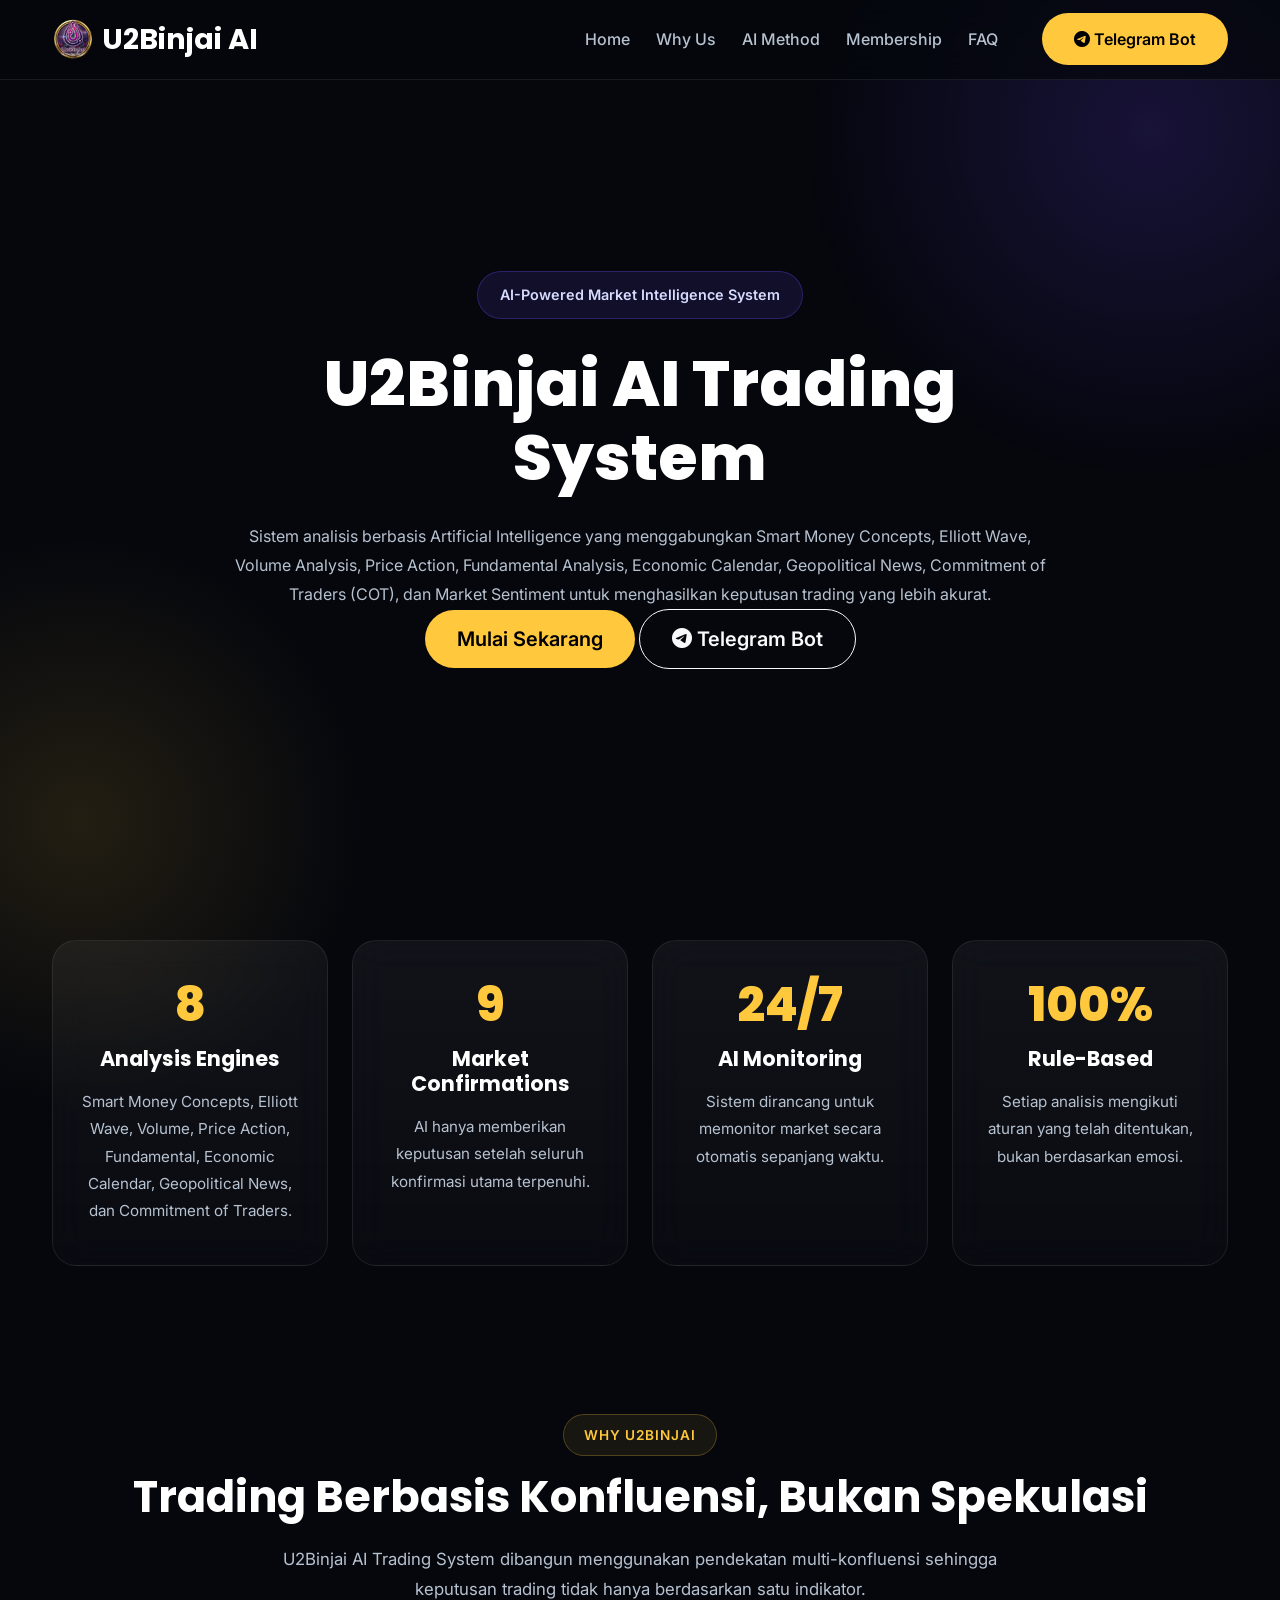
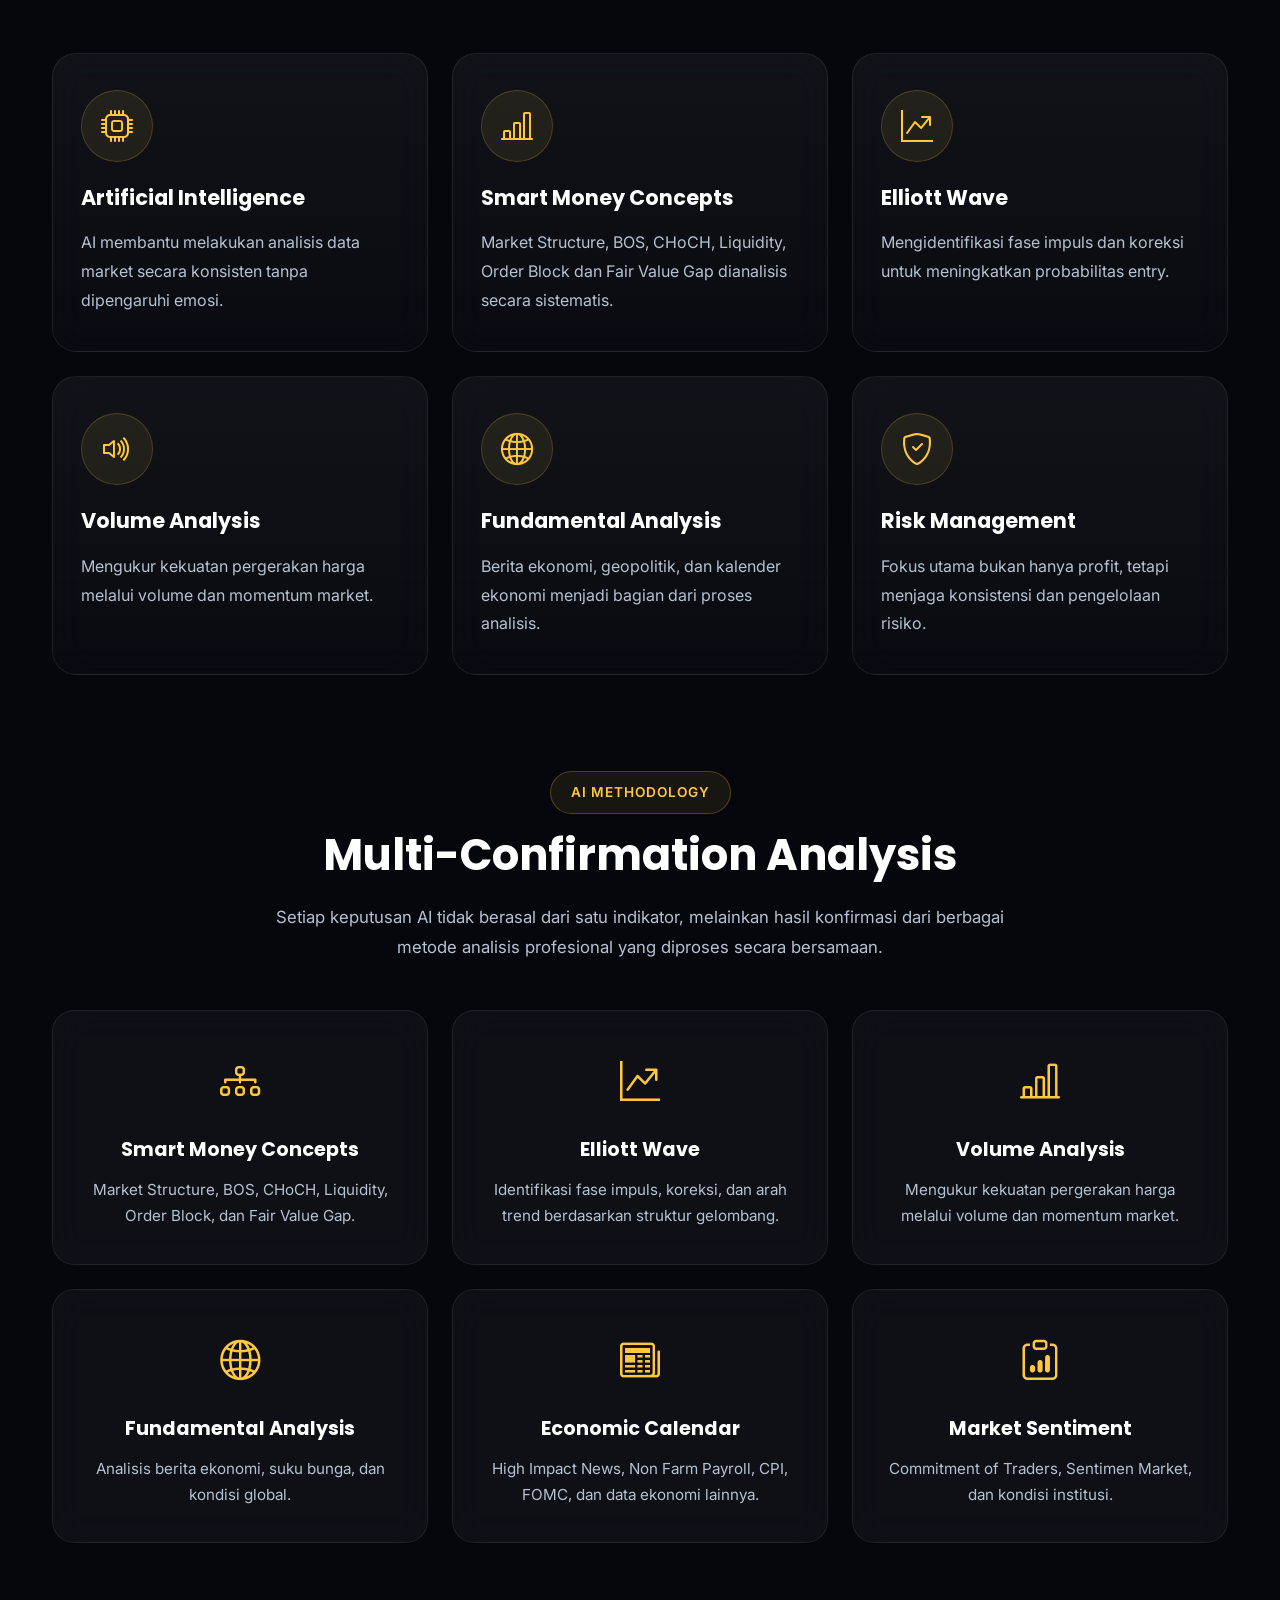
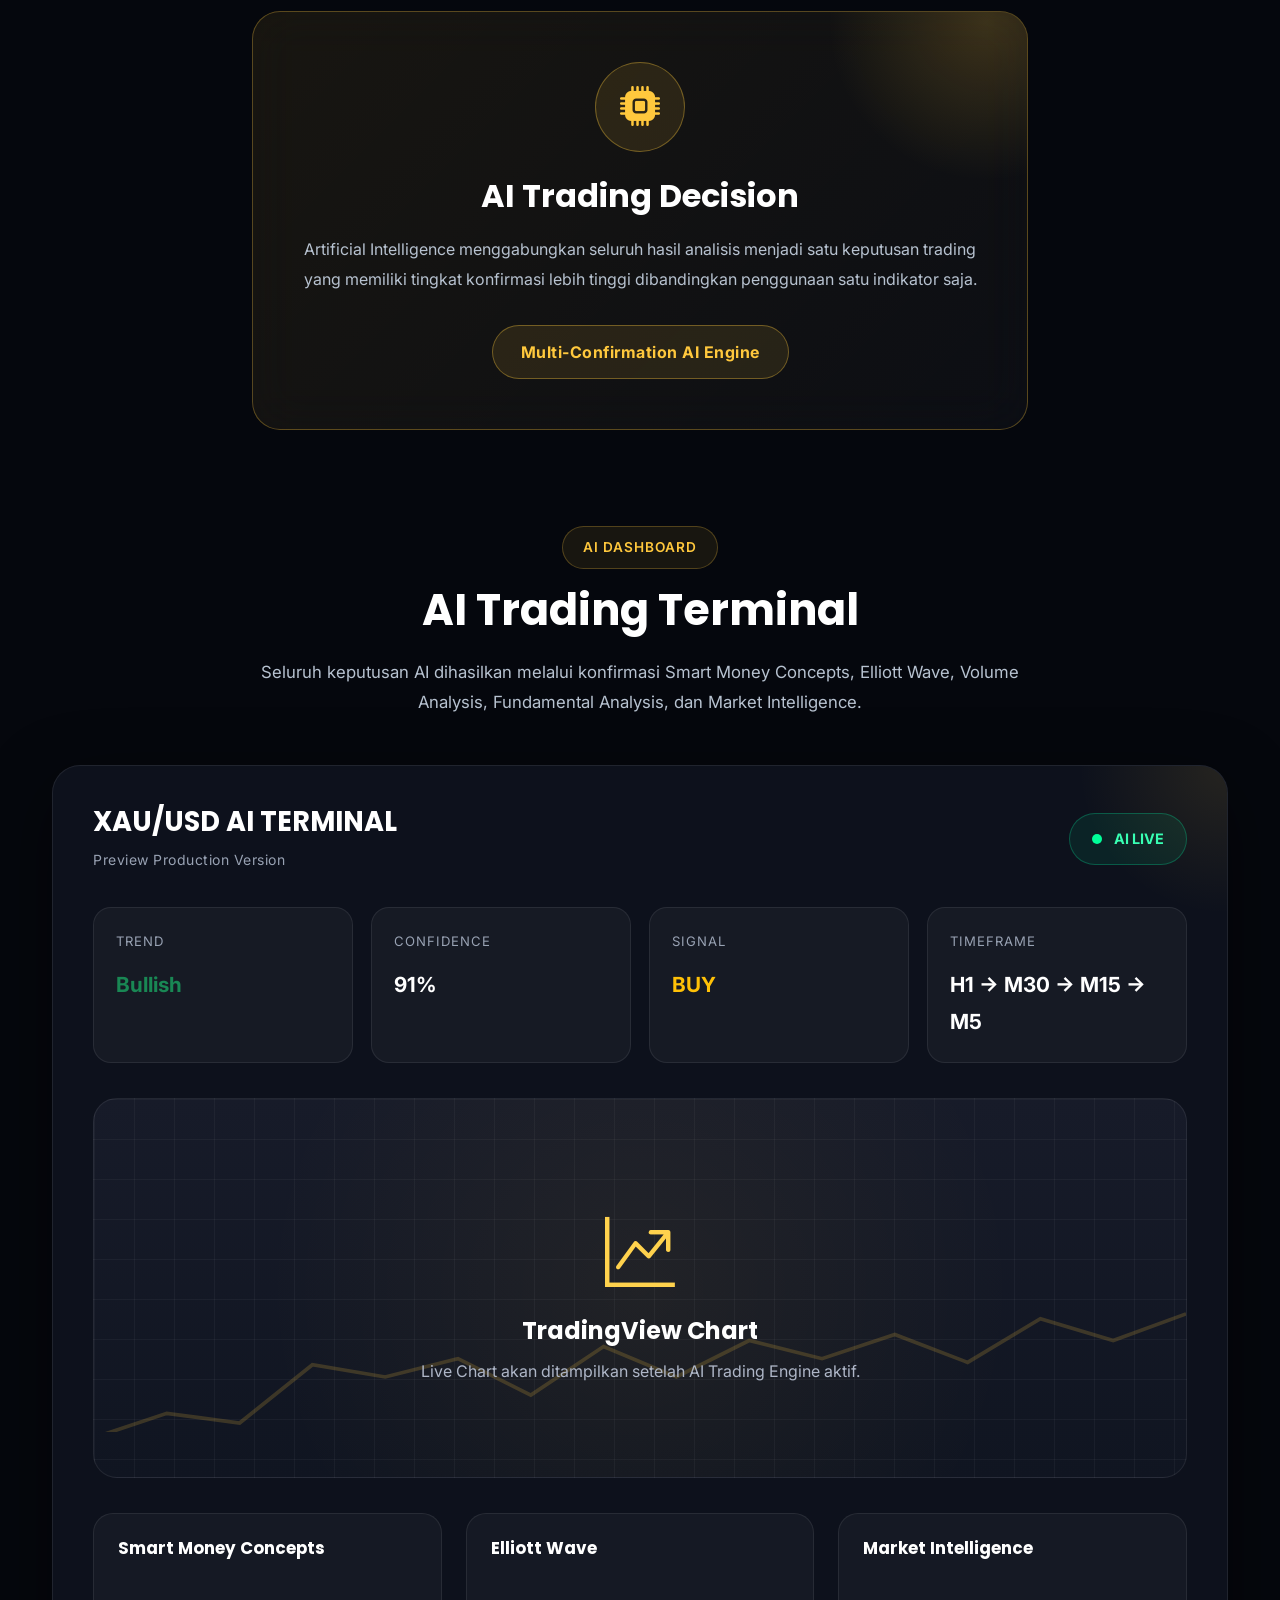
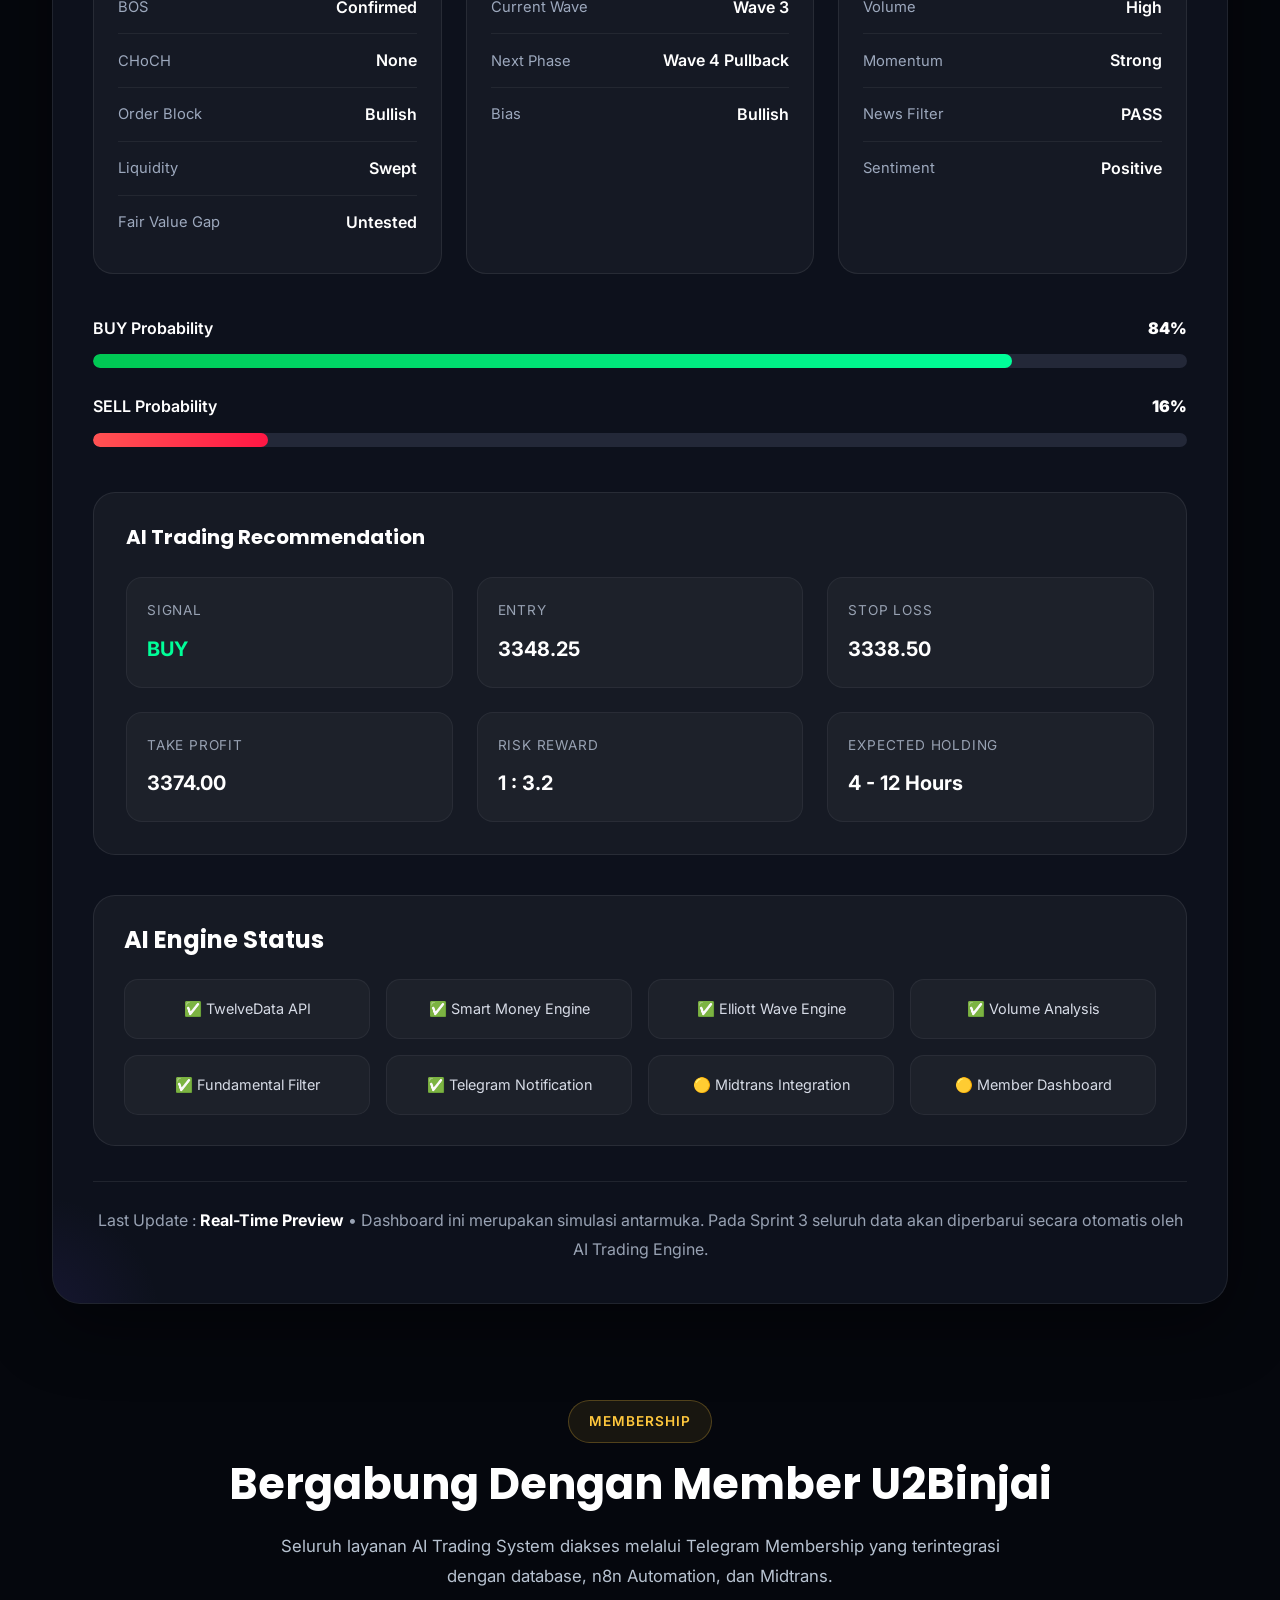
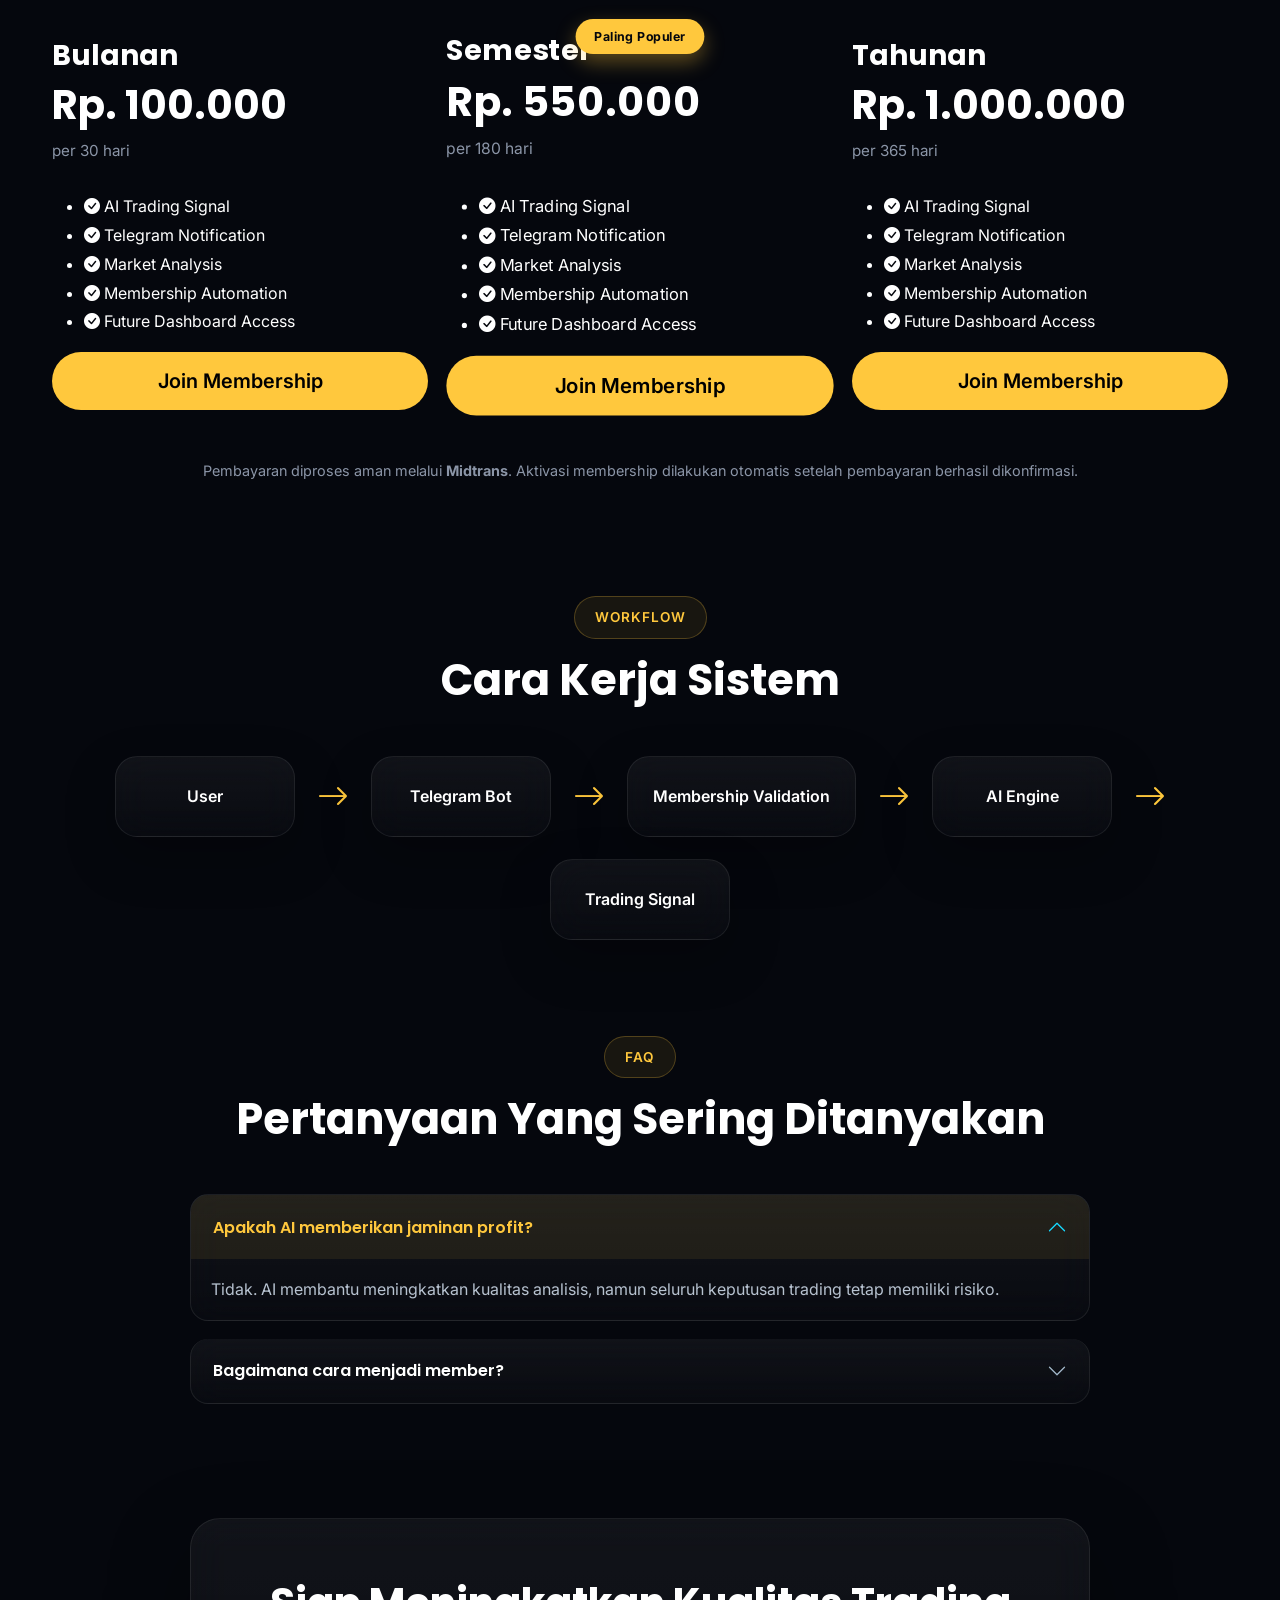
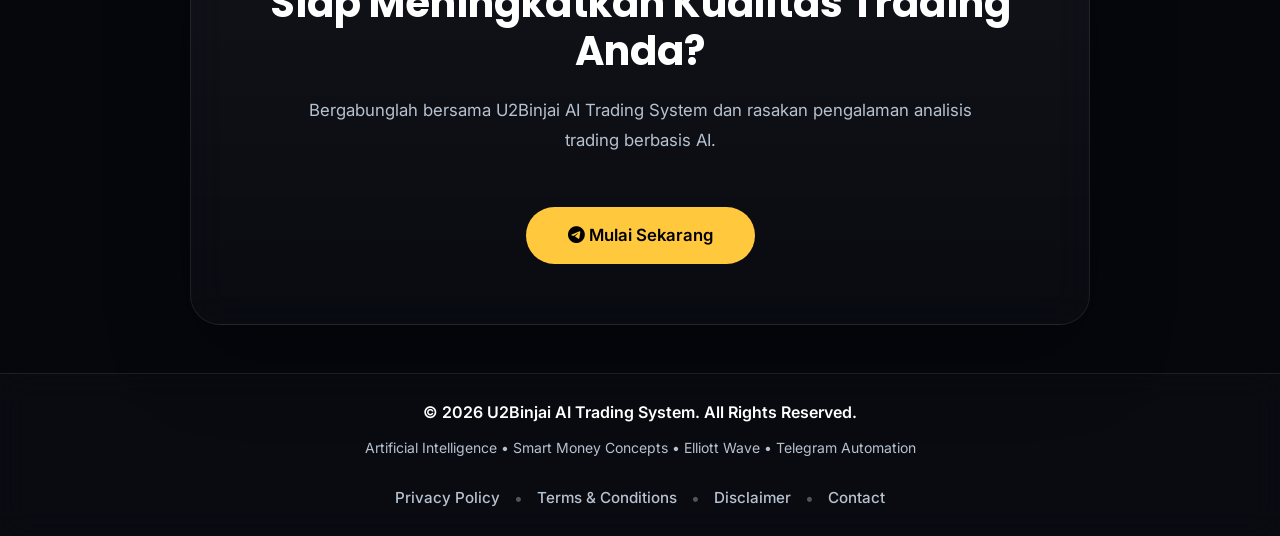
==== commit 6edba25b: "feat: complete Sprint 2.8 UI/UX refinement" ====
--- a/index.html
+++ b/index.html
@@ -489,68 +489,165 @@
             </span>
 
             <h2 class="section-title mt-3">
-
                 Multi-Confirmation Analysis
-
             </h2>
 
             <p class="section-description">
-
                 Setiap keputusan AI tidak berasal dari satu indikator,
-                melainkan kombinasi beberapa metode analisis profesional.
-
+                melainkan hasil konfirmasi dari berbagai metode analisis
+                profesional yang diproses secara bersamaan.
             </p>
 
         </div>
 
-        <div class="row justify-content-center">
+        <!-- Method Grid -->
+
+        <div class="row g-4 justify-content-center">
+
+            <div class="col-md-6 col-lg-4">
+
+                <div class="method-card">
+
+                    <i class="bi bi-diagram-3 method-icon"></i>
+
+                    <h5>Smart Money Concepts</h5>
+
+                    <p>
+                        Market Structure, BOS, CHoCH,
+                        Liquidity, Order Block,
+                        dan Fair Value Gap.
+                    </p>
+
+                </div>
+
+            </div>
+
+            <div class="col-md-6 col-lg-4">
+
+                <div class="method-card">
+
+                    <i class="bi bi-graph-up-arrow method-icon"></i>
+
+                    <h5>Elliott Wave</h5>
+
+                    <p>
+                        Identifikasi fase impuls,
+                        koreksi, dan arah trend
+                        berdasarkan struktur gelombang.
+                    </p>
+
+                </div>
+
+            </div>
+
+            <div class="col-md-6 col-lg-4">
+
+                <div class="method-card">
+
+                    <i class="bi bi-bar-chart-line method-icon"></i>
+
+                    <h5>Volume Analysis</h5>
+
+                    <p>
+                        Mengukur kekuatan pergerakan
+                        harga melalui volume
+                        dan momentum market.
+                    </p>
+
+                </div>
+
+            </div>
+
+            <div class="col-md-6 col-lg-4">
+
+                <div class="method-card">
+
+                    <i class="bi bi-globe2 method-icon"></i>
+
+                    <h5>Fundamental Analysis</h5>
+
+                    <p>
+                        Analisis berita ekonomi,
+                        suku bunga,
+                        dan kondisi global.
+                    </p>
+
+                </div>
+
+            </div>
+
+            <div class="col-md-6 col-lg-4">
+
+                <div class="method-card">
+
+                    <i class="bi bi-newspaper method-icon"></i>
+
+                    <h5>Economic Calendar</h5>
+
+                    <p>
+                        High Impact News,
+                        Non Farm Payroll,
+                        CPI, FOMC,
+                        dan data ekonomi lainnya.
+                    </p>
+
+                </div>
+
+            </div>
+
+            <div class="col-md-6 col-lg-4">
+
+                <div class="method-card">
+
+                    <i class="bi bi-clipboard-data method-icon"></i>
+
+                    <h5>Market Sentiment</h5>
+
+                    <p>
+                        Commitment of Traders,
+                        Sentimen Market,
+                        dan kondisi institusi.
+                    </p>
+
+                </div>
+
+            </div>
+
+        </div>
+
+        <!-- AI Decision -->
+
+        <div class="row justify-content-center mt-5">
 
             <div class="col-lg-8">
 
-                <div class="method-flow">
-
-                    <div class="flow-item">Smart Money Concepts</div>
-
-                    <div class="flow-arrow">
-                        <i class="bi bi-arrow-down"></i>
+                <div class="ai-decision-card">
+
+                    <div class="decision-icon">
+
+                        <i class="bi bi-cpu-fill"></i>
+
                     </div>
 
-                    <div class="flow-item">Elliott Wave</div>
-
-                    <div class="flow-arrow">
-                        <i class="bi bi-arrow-down"></i>
+                    <h3>
+                        AI Trading Decision
+                    </h3>
+
+                    <p>
+
+                        Artificial Intelligence menggabungkan seluruh hasil
+                        analisis menjadi satu keputusan trading yang memiliki
+                        tingkat konfirmasi lebih tinggi dibandingkan
+                        penggunaan satu indikator saja.
+
+                    </p>
+
+                    <div class="decision-badge">
+
+                        Multi-Confirmation AI Engine
+
                     </div>
 
-                    <div class="flow-item">Volume Analysis</div>
-
-                    <div class="flow-arrow">
-                        <i class="bi bi-arrow-down"></i>
-                    </div>
-
-                    <div class="flow-item">Fundamental Analysis</div>
-
-                    <div class="flow-arrow">
-                        <i class="bi bi-arrow-down"></i>
-                    </div>
-
-                    <div class="flow-item">Economic News</div>
-
-                    <div class="flow-arrow">
-                        <i class="bi bi-arrow-down"></i>
-                    </div>
-
-                    <div class="flow-item">Commitment of Traders</div>
-
-                    <div class="flow-arrow">
-                        <i class="bi bi-arrow-down"></i>
-                    </div>
-
-                    <div class="flow-item flow-result">
-
-                        AI Trading Decision
-
-                    </div>
-
                 </div>
 
             </div>
@@ -562,11 +659,15 @@
 </section>
 
 <!-- =========================
-     DASHBOARD PREVIEW
+     AI DASHBOARD V4
 ========================= -->
-<section id="dashboard" class="dashboard-preview">
+<section id="dashboard" class="dashboard-preview py-5">
 
     <div class="container">
+
+        <!-- =========================
+             SECTION HEADER
+        ========================== -->
 
         <div class="text-center mb-5">
 
@@ -575,30 +676,40 @@
             </span>
 
             <h2 class="section-title mt-3">
-                Dashboard Preview
+                AI Trading Terminal
             </h2>
 
             <p class="section-description">
-                Simulasi Dashboard AI yang nantinya menampilkan analisis XAU/USD
-                secara real-time menggunakan Smart Money Concepts, Elliott Wave,
-                Volume Analysis, Fundamental Analysis, dan Artificial Intelligence.
+                Seluruh keputusan AI dihasilkan melalui konfirmasi
+                Smart Money Concepts, Elliott Wave, Volume Analysis,
+                Fundamental Analysis, dan Market Intelligence.
             </p>
 
         </div>
 
+        <!-- =========================
+             TERMINAL
+        ========================== -->
+
         <div class="dashboard-card">
 
-            <!-- Dashboard Header -->
+            <!-- =========================
+                 HEADER
+            ========================== -->
+
             <div class="dashboard-header">
 
-                <div class="dashboard-title">
-
-                    <h3>XAU/USD Live Analysis</h3>
-
-                    <p>
-                        Last Update :
-                        <span>Real-Time Preview</span>
-                    </p>
+                <div>
+
+                    <h3>
+                        XAU/USD AI TERMINAL
+                    </h3>
+
+                    <small>
+
+                        Preview Production Version
+
+                    </small>
 
                 </div>
 
@@ -606,132 +717,214 @@
 
                     <span class="status-dot"></span>
 
-                    AI ONLINE
-
-                </div>
-
-            </div>
-
-            <!-- Chart Preview -->
+                    AI LIVE
+
+                </div>
+
+            </div>
+
+            <!-- =========================
+                 MARKET OVERVIEW
+            ========================== -->
+
+            <div class="market-overview">
+
+                <div class="overview-card">
+
+                    <span>Trend</span>
+
+                    <strong class="text-success">
+
+                        Bullish
+
+                    </strong>
+
+                </div>
+
+                <div class="overview-card">
+
+                    <span>Confidence</span>
+
+                    <strong>
+
+                        91%
+
+                    </strong>
+
+                </div>
+
+                <div class="overview-card">
+
+                    <span>Signal</span>
+
+                    <strong class="text-warning">
+
+                        BUY
+
+                    </strong>
+
+                </div>
+
+                <div class="overview-card">
+
+                    <span>Timeframe</span>
+
+                    <strong>
+
+                        H1 → M30 → M15 → M5
+
+                    </strong>
+
+                </div>
+
+            </div>
+
+            <!-- =========================
+                 CHART
+            ========================== -->
+
             <div class="dashboard-chart">
 
                 <div class="chart-placeholder">
 
                     <i class="bi bi-graph-up-arrow"></i>
 
-                    <h4>TradingView Chart Preview</h4>
-
-                    <p>
-                        Live chart akan ditampilkan setelah AI Engine
-                        terhubung dengan sistem produksi.
-                    </p>
-
-                </div>
-
-            </div>
-
-            <!-- Dashboard Grid -->
-            <div class="dashboard-grid">
-
-                <div class="dashboard-item">
-
-                    <span>Trend</span>
-
-                    <strong>Bullish</strong>
-
-                </div>
-
-                <div class="dashboard-item">
-
-                    <span>Market Structure</span>
-
-                    <strong>BOS</strong>
-
-                </div>
-
-                <div class="dashboard-item">
-
-                    <span>Smart Money</span>
-
-                    <strong>Valid</strong>
-
-                </div>
-
-                <div class="dashboard-item">
-
-                    <span>Liquidity</span>
-
-                    <strong>Swept</strong>
-
-                </div>
-
-                <div class="dashboard-item">
-
-                    <span>Order Block</span>
-
-                    <strong>Active</strong>
-
-                </div>
-
-                <div class="dashboard-item">
-
-                    <span>Fair Value Gap</span>
-
-                    <strong>Untouched</strong>
-
-                </div>
-
-                <div class="dashboard-item">
-
-                    <span>Elliott Wave</span>
-
-                    <strong>Wave 3</strong>
-
-                </div>
-
-                <div class="dashboard-item">
-
-                    <span>Volume</span>
-
-                    <strong>Strong</strong>
-
-                </div>
-
-                <div class="dashboard-item">
-
-                    <span>Economic News</span>
-
-                    <strong>Neutral</strong>
-
-                </div>
-
-                <div class="dashboard-item">
-
-                    <span>COT Report</span>
-
-                    <strong>Bullish</strong>
-
-                </div>
-
-                <div class="dashboard-item">
-
-                    <span>Confidence</span>
-
-                    <strong>91%</strong>
-
-                </div>
-
-                <div class="dashboard-item">
-
-                    <span>Risk Level</span>
-
-                    <strong>Low</strong>
-
-                </div>
-
-            </div>
-
-            <!-- BUY Probability -->
+                    <h4>
+
+                        TradingView Chart
+
+                    </h4>
+
+                    <p>
+
+                        Live Chart akan ditampilkan setelah
+                        AI Trading Engine aktif.
+
+                    </p>
+
+                </div>
+
+            </div>
+
+            <!-- =========================
+                 ANALYSIS GRID
+            ========================== -->
+
+            <div class="analysis-grid">
+
+                <!-- SMART MONEY -->
+
+                <div class="analysis-panel">
+
+                    <h5>
+
+                        Smart Money Concepts
+
+                    </h5>
+
+                    <ul>
+
+                        <li>
+                            <span>BOS</span>
+                            <strong>Confirmed</strong>
+                        </li>
+
+                        <li>
+                            <span>CHoCH</span>
+                            <strong>None</strong>
+                        </li>
+
+                        <li>
+                            <span>Order Block</span>
+                            <strong>Bullish</strong>
+                        </li>
+
+                        <li>
+                            <span>Liquidity</span>
+                            <strong>Swept</strong>
+                        </li>
+
+                        <li>
+                            <span>Fair Value Gap</span>
+                            <strong>Untested</strong>
+                        </li>
+
+                    </ul>
+
+                </div>
+
+                <!-- ELLIOTT -->
+
+                <div class="analysis-panel">
+
+                    <h5>
+
+                        Elliott Wave
+
+                    </h5>
+
+                    <ul>
+
+                        <li>
+                            <span>Current Wave</span>
+                            <strong>Wave 3</strong>
+                        </li>
+
+                        <li>
+                            <span>Next Phase</span>
+                            <strong>Wave 4 Pullback</strong>
+                        </li>
+
+                        <li>
+                            <span>Bias</span>
+                            <strong>Bullish</strong>
+                        </li>
+
+                    </ul>
+
+                </div>
+
+                <!-- MARKET -->
+
+                <div class="analysis-panel">
+
+                    <h5>
+
+                        Market Intelligence
+
+                    </h5>
+
+                    <ul>
+
+                        <li>
+                            <span>Volume</span>
+                            <strong>High</strong>
+                        </li>
+
+                        <li>
+                            <span>Momentum</span>
+                            <strong>Strong</strong>
+                        </li>
+
+                        <li>
+                            <span>News Filter</span>
+                            <strong>PASS</strong>
+                        </li>
+
+                        <li>
+                            <span>Sentiment</span>
+                            <strong>Positive</strong>
+                        </li>
+
+                    </ul>
+
+                </div>
+
+            </div>
+
+            <!-- =========================
+                 PROBABILITY
+            ========================== -->
 
             <div class="dashboard-probability">
 
@@ -739,7 +932,11 @@
 
                     <span>BUY Probability</span>
 
-                    <strong>84%</strong>
+                    <strong>
+
+                        84%
+
+                    </strong>
 
                 </div>
 
@@ -749,17 +946,15 @@
 
                 </div>
 
-            </div>
-
-            <!-- SELL Probability -->
-
-            <div class="dashboard-probability mt-4">
-
-                <div class="probability-header">
+                <div class="probability-header mt-4">
 
                     <span>SELL Probability</span>
 
-                    <strong>16%</strong>
+                    <strong>
+
+                        16%
+
+                    </strong>
 
                 </div>
 
@@ -771,15 +966,145 @@
 
             </div>
 
-            <!-- Footer -->
+            <!-- =========================
+                 SIGNAL PANEL
+            ========================== -->
+
+            <div class="signal-card">
+
+                <h4>
+
+                    AI Trading Recommendation
+
+                </h4>
+
+                <div class="signal-grid">
+
+                    <div>
+
+                        <span>Signal</span>
+
+                        <strong class="signal-buy">
+
+                            BUY
+
+                        </strong>
+
+                    </div>
+
+                    <div>
+
+                        <span>Entry</span>
+
+                        <strong>
+
+                            3348.25
+
+                        </strong>
+
+                    </div>
+
+                    <div>
+
+                        <span>Stop Loss</span>
+
+                        <strong>
+
+                            3338.50
+
+                        </strong>
+
+                    </div>
+
+                    <div>
+
+                        <span>Take Profit</span>
+
+                        <strong>
+
+                            3374.00
+
+                        </strong>
+
+                    </div>
+
+                    <div>
+
+                        <span>Risk Reward</span>
+
+                        <strong>
+
+                            1 : 3.2
+
+                        </strong>
+
+                    </div>
+
+                    <div>
+
+                        <span>Expected Holding</span>
+
+                        <strong>
+
+                            4 - 12 Hours
+
+                        </strong>
+
+                    </div>
+
+                </div>
+
+            </div>
+
+            <!-- =========================
+                 AI ENGINE
+            ========================== -->
+
+            <div class="engine-panel">
+
+                <h4>
+
+                    AI Engine Status
+
+                </h4>
+
+                <div class="engine-grid">
+
+                    <div>✅ TwelveData API</div>
+
+                    <div>✅ Smart Money Engine</div>
+
+                    <div>✅ Elliott Wave Engine</div>
+
+                    <div>✅ Volume Analysis</div>
+
+                    <div>✅ Fundamental Filter</div>
+
+                    <div>✅ Telegram Notification</div>
+
+                    <div>🟡 Midtrans Integration</div>
+
+                    <div>🟡 Member Dashboard</div>
+
+                </div>
+
+            </div>
+
+            <!-- =========================
+                 FOOTER
+            ========================== -->
 
             <div class="dashboard-footer">
 
-                <small>
-
-                    Powered by Artificial Intelligence • Smart Money Concepts • Elliott Wave • Volume Analysis
-
-                </small>
+                Last Update :
+                <strong>
+
+                    Real-Time Preview
+
+                </strong>
+
+                • Dashboard ini merupakan simulasi antarmuka.
+                Pada Sprint 3 seluruh data akan diperbarui secara otomatis oleh AI Trading Engine.
 
             </div>
 
@@ -823,10 +1148,10 @@
                     <h3>Bulanan</h3>
 
                     <h1 class="price">
-                        Rp100.000
+                        Rp. 100.000
                     </h1>
 
-                    <p class="price-period">/ 30 hari</p>
+                    <p class="price-period">per 30 hari</p>
 
                     <ul class="pricing-list">
 
@@ -846,7 +1171,7 @@
                        target="_blank"
                        class="btn btn-warning btn-lg w-100">
 
-                        Join Telegram
+                        Join Membership
 
                     </a>
 
@@ -864,10 +1189,10 @@
                     <h3>Semester</h3>
 
                     <h1 class="price">
-                        Rp550.000
+                        Rp. 550.000
                     </h1>
 
-                    <p class="price-period">/ 180 hari</p>
+                    <p class="price-period">per 180 hari</p>
 
                     <ul class="pricing-list">
 
@@ -887,7 +1212,7 @@
                        target="_blank"
                        class="btn btn-warning btn-lg w-100">
 
-                        Join Telegram
+                        Join Membership
 
                     </a>
 
@@ -903,10 +1228,10 @@
                     <h3>Tahunan</h3>
 
                     <h1 class="price">
-                        Rp1.000.000
+                        Rp. 1.000.000
                     </h1>
 
-                    <p class="price-period">/ 365 hari</p>
+                    <p class="price-period">per 365 hari</p>
 
                     <ul class="pricing-list">
 
@@ -926,7 +1251,7 @@
                        target="_blank"
                        class="btn btn-warning btn-lg w-100">
 
-                        Join Telegram
+                        Join Membership
 
                     </a>
 
